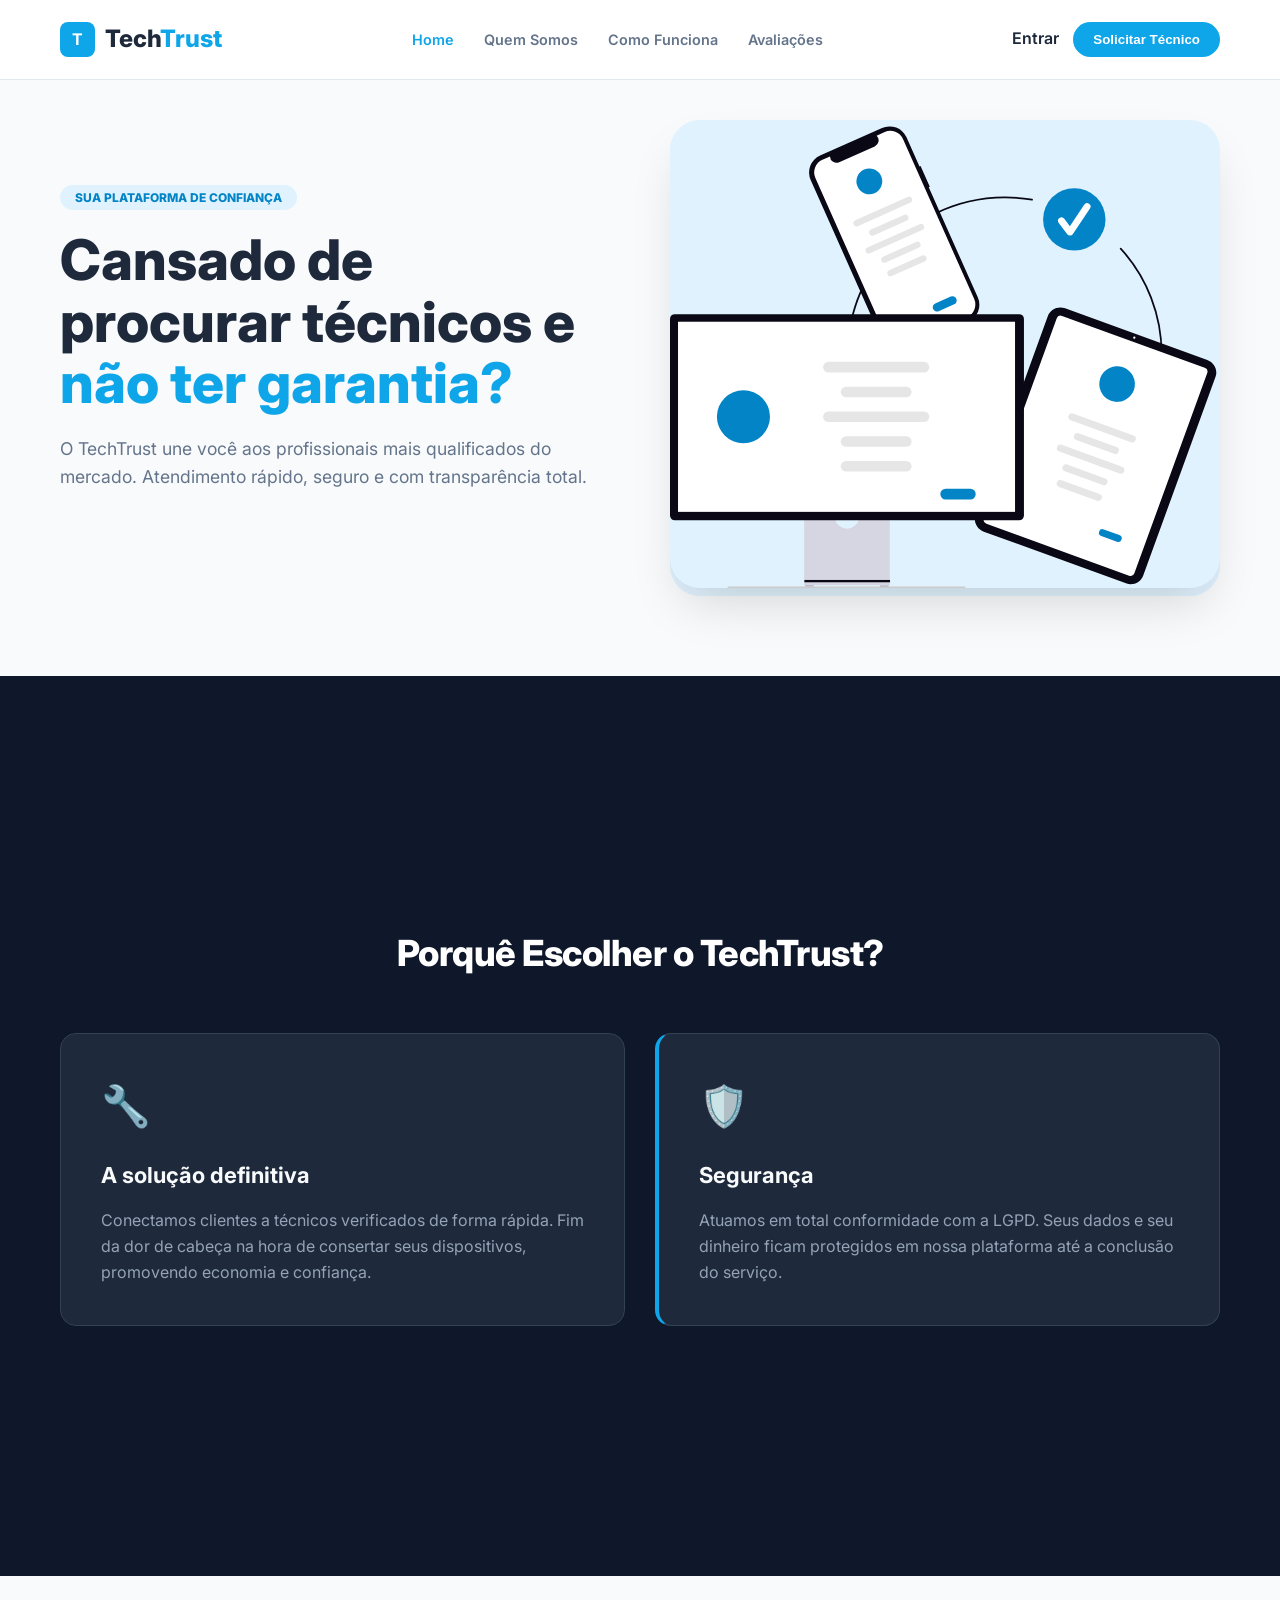
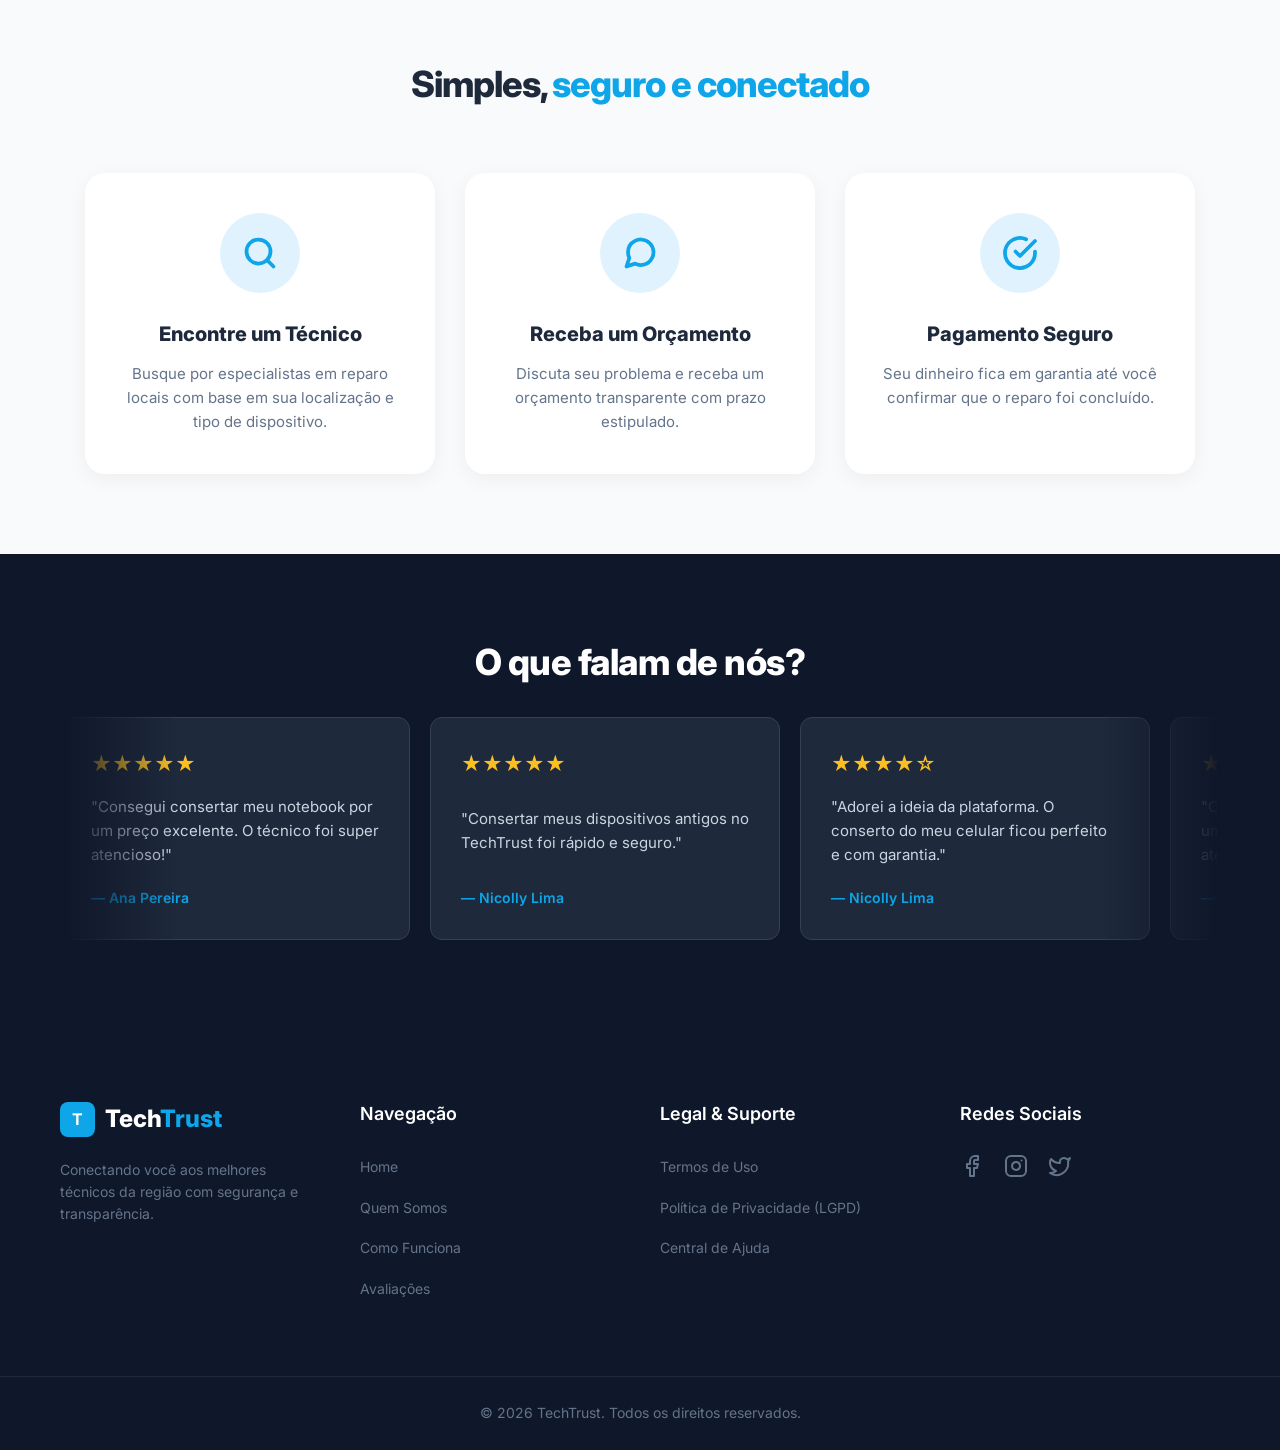
==== index.html @ e2909941 "Meu primeiro commit" ====
<!DOCTYPE html>
<html lang="pt-br">
<head>
    <meta charset="UTF-8">
    <meta name="viewport" content="width=device-width, initial-scale=1.0">
    <title>TechTrust | Assistência Técnica de Confiança</title>
    <link href="https://fonts.googleapis.com/css2?family=Inter:wght@400;600;800&display=swap" rel="stylesheet">
    <link rel="stylesheet" href="styles/style.css">
</head>
<body>

    <nav class="navbar">
        <div class="container nav-content">
            <div class="logo">
                <div class="logo-icon">T</div>
                <span class="logo-text">Tech<span>Trust</span></span>
            </div>
            
            <ul class="nav-links">
                <li><a href="#" class="active">Home</a></li>
                <li><a href="#quem-somos" class="">Quem Somos</a></li>
                <li><a href="#como-funciona">Como Funciona</a></li>
                <li><a href="#avaliacoes">Avaliações</a></li>
            </ul>

            <div class="nav-actions">
                <a href="login.html" class="btn-secondary" style="text-decoration: none; display: inline-flex; align-items: center; justify-content: center;">Entrar</a>
                <button class="btn-primary">Solicitar Técnico</button>
            </div>
        </div>
    </nav>

    <main class="hero">
        <div class="container hero-grid">
            <div class="hero-text">
                <span class="badge">Sua plataforma de confiança</span>
                <h1>Cansado de procurar técnicos e <span class="highlight">não ter garantia?</span></h1>
                <p>O TechTrust une você aos profissionais mais qualificados do mercado. Atendimento rápido, seguro e com transparência total.</p>
            </div>

            <div class="hero-image">
                <div class="image-wrapper">
                    <img src="img/inicio.svg" alt="Técnico TechTrust">
                </div>
            </div>
        </div>
    </main>

   <section id="quem-somos" class="bg-dark text-white">
        <div class="container">
            <h2 class="section-title text-center text-white mb-5">Porquê Escolher o TechTrust?</h2><br>
            
            <div class="quem-somos-grid">
                <div class="qs-card">
                    <div class="qs-icon">🔧</div>
                    <h3>A solução definitiva</h3>
                    <p>Conectamos clientes a técnicos verificados de forma rápida. Fim da dor de cabeça na hora de consertar seus dispositivos, promovendo economia e confiança.</p>
                </div>
                <div class="qs-card qs-highlight">
                    <div class="qs-icon">🛡️</div>
                    <h3>Segurança</h3>
                    <p>Atuamos em total conformidade com a LGPD. Seus dados e seu dinheiro ficam protegidos em nossa plataforma até a conclusão do serviço.</p>
                </div>
            </div>
        </div>
    </section>
    <section id="como-funciona" class="section-padding">
        <div class="container">
            <h2 class="section-title text-center">Simples, <span class="highlight-color">seguro e conectado</span></h2>
            
            <div class="steps-wrapper">
                <div class="step-box">
                    <div class="icon-wrapper">
                        <svg xmlns="http://www.w3.org/2000/svg" viewBox="0 0 24 24" fill="none" stroke-linecap="round" stroke-linejoin="round">
                            <circle cx="11" cy="11" r="8"></circle>
                            <line x1="21" y1="21" x2="16.65" y2="16.65"></line>
                        </svg>
                    </div>
                    <div class="step-text">
                        <h4>Encontre um Técnico</h4>
                        <p>Busque por especialistas em reparo locais com base em sua localização e tipo de dispositivo.</p>
                    </div>
                </div>
                
                <div class="step-box">
                    <div class="icon-wrapper">
                        <svg xmlns="http://www.w3.org/2000/svg" viewBox="0 0 24 24" fill="none" stroke-linecap="round" stroke-linejoin="round">
                            <path d="M21 11.5a8.38 8.38 0 0 1-.9 3.8 8.5 8.5 0 0 1-7.6 4.7 8.38 8.38 0 0 1-3.8-.9L3 21l1.9-5.7a8.38 8.38 0 0 1-.9-3.8 8.5 8.5 0 0 1 4.7-7.6 8.38 8.38 0 0 1 3.8-.9h.5a8.48 8.48 0 0 1 8 8v.5z"></path>
                        </svg>
                    </div>
                    <div class="step-text">
                        <h4>Receba um Orçamento</h4>
                        <p>Discuta seu problema e receba um orçamento transparente com prazo estipulado.</p>
                    </div>
                </div>

                <div class="step-box">
                    <div class="icon-wrapper">
                        <svg xmlns="http://www.w3.org/2000/svg" viewBox="0 0 24 24" fill="none" stroke-linecap="round" stroke-linejoin="round">
                            <path d="M22 11.08V12a10 10 0 1 1-5.93-9.14"></path>
                            <polyline points="22 4 12 14.01 9 11.01"></polyline>
                        </svg>
                    </div>
                    <div class="step-text">
                        <h4>Pagamento Seguro</h4>
                        <p>Seu dinheiro fica em garantia até você confirmar que o reparo foi concluído.</p>
                    </div>
                </div>
            </div>
        </div>
    </section>

    <section id="avaliacoes" class="bg-dark text-white section-padding overflow-hidden">
        <div class="container">
            <h2 class="section-title text-center text-white mb-5">O que falam de nós?</h2>
            
            <div class="carousel-container">
                <div class="carousel-track">
                    <div class="review-card">
                        <div class="stars">★★★★★</div>
                        <p>"Consegui consertar meu notebook por um preço excelente. O técnico foi super atencioso!"</p>
                        <span class="review-author">— Ana Pereira</span>
                    </div>
                    <div class="review-card">
                        <div class="stars">★★★★★</div>
                        <p>"Consertar meus dispositivos antigos no TechTrust foi rápido e seguro."</p>
                        <span class="review-author">— Nicolly Lima</span>
                    </div>
                    <div class="review-card">
                        <div class="stars">★★★★☆</div>
                        <p>"Adorei a ideia da plataforma. O conserto do meu celular ficou perfeito e com garantia."</p>
                        <span class="review-author">— Nicolly Lima</span>
                    </div>
                    <div class="review-card">
                        <div class="stars">★★★★★</div>
                        <p>"Consegui consertar meu notebook por um preço excelente. O técnico foi super atencioso!"</p>
                        <span class="review-author">— Nicolly Lima</span>
                    </div>
                    <div class="review-card">
                        <div class="stars">★★★★★</div>
                        <p>"Consertar meus dispositivos antigos no TechTrust foi rápido e seguro."</p>
                        <span class="review-author">— Nicolly Lima</span>
                    </div>
                    <div class="review-card">
                        <div class="stars">★★★★☆</div>
                        <p>"Adorei a ideia da plataforma. O conserto do meu celular ficou perfeito e com garantia."</p>
                        <span class="review-author">— Nicolly Lima</span>
                    </div>
                </div>
            </div>
        </div>
    </section>

    <footer class="footer">
        <div class="container footer-grid">
            <div class="footer-brand">
                <div class="logo">
                    <div class="logo-icon">T</div>
                    <span class="logo-text text-white">Tech<span>Trust</span></span>
                </div>
                <p>Conectando você aos melhores técnicos da região com segurança e transparência.</p>
            </div>
            
            <div class="footer-links">
                <h4>Navegação</h4>
                <ul>
                    <li><a href="#" class="active">Home</a></li>
                    <li><a href="#quem-somos">Quem Somos</a></li>
                    <li><a href="#como-funciona">Como Funciona</a></li>
                    <li><a href="#avaliacoes">Avaliações</a></li>
                </ul>
            </div>
            
            <div class="footer-legal">
                <h4>Legal & Suporte</h4>
                <ul>
                    <li><a href="#">Termos de Uso</a></li>
                    <li><a href="#">Política de Privacidade (LGPD)</a></li>
                    <li><a href="#">Central de Ajuda</a></li>
                </ul>
            </div>
            
            <div class="footer-social">
                <h4>Redes Sociais</h4>
                <div class="social-icons">
                    <svg xmlns="http://www.w3.org/2000/svg" viewBox="0 0 24 24" fill="none" stroke-width="2" stroke-linecap="round" stroke-linejoin="round">
                        <path d="M18 2h-3a5 5 0 0 0-5 5v3H7v4h3v8h4v-8h3l1-4h-4V7a1 1 0 0 1 1-1h3z"></path>
                    </svg>
                    <svg xmlns="http://www.w3.org/2000/svg" viewBox="0 0 24 24" fill="none" stroke-width="2" stroke-linecap="round" stroke-linejoin="round">
                        <rect x="2" y="2" width="20" height="20" rx="5" ry="5"></rect>
                        <path d="M16 11.37A4 4 0 1 1 12.63 8 4 4 0 0 1 16 11.37z"></path>
                        <line x1="17.5" y1="6.5" x2="17.51" y2="6.5"></line>
                    </svg>
                    <svg xmlns="http://www.w3.org/2000/svg" viewBox="0 0 24 24" fill="none" stroke-width="2" stroke-linecap="round" stroke-linejoin="round">
                        <path d="M22 4s-.7 2.1-2 3.4c1.6 10-9.4 17.3-18 11.6 2.2.1 4.4-.6 6-2C3 15.5.5 9.6 3 5c2.2 2.6 5.6 4.1 9 4-.9-4.2 4-6.6 7-3.8 1.1 0 3-1.2 3-1.2z"></path>
                    </svg>
                </div>
            </div>
        </div>
        <div class="footer-bottom">
            <div class="container">
                <p>© 2026 TechTrust. Todos os direitos reservados.</p>
            </div>
        </div>
    </footer>

        <!--VLIBRAS NÃO MEXER-->
    <div vw class="enabled">
    <div vw-access-button class="active"></div>
    <div vw-plugin-wrapper>
      <div class="vw-plugin-top-wrapper"></div>
    </div>
  </div>
  <script src="https://vlibras.gov.br/app/vlibras-plugin.js"></script>
  <script>
    new window.VLibras.Widget('https://vlibras.gov.br/app');
  </script>

    <script src="javascript/main.js"></script>
</body>
</html>
---- styles/style.css ----
/* Configurações Globais */
:root {
    --primary-blue: #0ea5e9;
    --dark-blue: #0284c7;
    --text-main: #1e293b;
    --text-light: #64748b;
    --white: #ffffff;
    --bg-gray: #f8fafc;
}

* {
    margin: 0;
    padding: 0;
    box-sizing: border-box;
}

body {
    font-family: 'Inter', sans-serif;
    background-color: var(--bg-gray);
    color: var(--text-main);
    line-height: 1.6;
}

.container {
    max-width: 1200px;
    margin: 0 auto;
    padding: 0 20px;
}

/* Navbar Fixa */
.navbar {
    position: fixed;
    top: 0;
    width: 100%;
    height: 80px;
    background: rgba(255, 255, 255, 0.9);
    backdrop-filter: blur(10px);
    border-bottom: 1px solid #e2e8f0;
    z-index: 1000;
}

.nav-content {
    display: flex;
    justify-content: space-between;
    align-items: center;
    height: 100%;
}

.logo {
    display: flex;
    align-items: center;
    gap: 10px;
}

.logo-icon {
    background: var(--primary-blue);
    color: white;
    width: 35px;
    height: 35px;
    border-radius: 8px;
    display: flex;
    align-items: center;
    justify-content: center;
    font-weight: bold;
}

.logo-text {
    font-size: 1.5rem;
    font-weight: 800;
}

.logo-text span {
    color: var(--primary-blue);
}

.nav-links {
    display: flex;
    list-style: none;
    gap: 30px;
}

.nav-links a {
    text-decoration: none;
    color: var(--text-light);
    font-weight: 600;
    font-size: 0.9rem;
    transition: 0.3s;
}

.nav-links a.active, .nav-links a:hover {
    color: var(--primary-blue);
}

/* Botões */
.btn-primary {
    background: var(--primary-blue);
    color: white;
    border: none;
    padding: 10px 20px;
    border-radius: 50px;
    font-weight: 700;
    cursor: pointer;
    transition: 0.3s;
}

.btn-primary:hover {
    background: var(--dark-blue);
    transform: translateY(-2px);
}

.btn-secondary {
    background: transparent;
    border: none;
    font-weight: 600;
    color: var(--text-main);
    cursor: pointer;
    margin-right: 10px;
}

.btn-dark {
    background: #0f172a;
    color: white;
    border: none;
    padding: 18px 30px;
    border-radius: 12px;
    font-weight: 700;
    font-size: 1rem;
    cursor: pointer;
}

/* Hero Section */
.hero {
    padding-top: 120px;
    padding-bottom: 80px;
}

.hero-grid {
    display: grid;
    grid-template-columns: 1fr 1fr;
    gap: 60px;
    align-items: center;
}

.badge {
    background: #e0f2fe;
    color: var(--dark-blue);
    padding: 5px 15px;
    border-radius: 20px;
    font-size: 0.75rem;
    font-weight: 800;
    text-transform: uppercase;
}

h1 {
    font-size: 3.5rem;
    line-height: 1.1;
    margin: 20px 0;
    font-weight: 800;
}

.highlight {
    color: var(--primary-blue);
}

.hero-text p {
    font-size: 1.1rem;
    color: var(--text-light);
    margin-bottom: 40px;
}

.image-wrapper {
    position: relative;
    width: 100%;
    min-height: 450px;
    background-color: #e0f2fe;
    border-radius: 30px;
}

.image-wrapper img {
    width: 100%;
    height: 100%;
    min-height: 450px;
    object-fit: cover;
    border-radius: 30px;
    box-shadow: 0 25px 50px -12px rgba(0, 0, 0, 0.15);
}

/* Utilitários */
.section-padding { padding: 80px 0; }
.bg-dark { background-color: #0f172a; }
.bg-light { background-color: var(--bg-gray); }
.text-white { color: #ffffff; }
.text-center { text-align: center; }
.mb-5 { margin-bottom: 40px; }
.overflow-hidden { overflow: hidden; }

/* Correção de cor do título no bg-dark */
.bg-dark .section-title {
    color: white !important;
}

.section-title {
    font-size: 36px;
    font-weight: 800;
    color: var(--text-main);
    margin-bottom: 25px;
    letter-spacing: -0.5px;
}

/* --- QUEM SOMOS --- */
#quem-somos {
    min-height: 100vh;
    display: flex;
    align-items: center;
    justify-content: center;
}

.quem-somos-grid {
    display: grid;
    grid-template-columns: repeat(auto-fit, minmax(300px, 1fr));
    gap: 30px;
}

.qs-card {
    background: #1e293b;
    padding: 40px;
    border-radius: 16px;
    border: 1px solid #334155;
    transition: transform 0.3s ease;
}

.qs-card:hover { transform: translateY(-5px); }
.qs-highlight { border-left: 4px solid var(--primary-blue); }
.qs-icon { font-size: 40px; margin-bottom: 20px; }
.qs-card h3 { font-size: 22px; margin-bottom: 15px; color: #f8fafc; }
.qs-card p { color: #94a3b8; line-height: 1.6; }

/* --- COMO FUNCIONA (ATUALIZADO) --- */
#como-funciona {
    background-color: var(--bg-gray);
}

#como-funciona .section-title {
    color: var(--text-main);
    font-size: 36px;
    font-weight: 800;
    margin-bottom: 60px;
    letter-spacing: -1px;
}

#como-funciona .section-title .highlight-color { 
    color: var(--primary-blue); 
}

.steps-wrapper {
    display: flex; 
    flex-direction: row; 
    justify-content: center;
    gap: 30px; 
    max-width: 1200px; 
    margin: 0 auto;
}

.step-box {
    display: flex; 
    flex-direction: column; 
    align-items: center;
    background: var(--white); 
    padding: 40px 30px; 
    border-radius: 20px;
    box-shadow: 0 5px 20px rgba(0,0,0,0.05);
    flex: 1; 
    max-width: 350px; 
    text-align: center;
}

.icon-wrapper {
    background-color: #e0f2fe; 
    width: 80px; 
    height: 80px;
    border-radius: 50%; 
    display: flex; 
    justify-content: center; 
    align-items: center;
    margin-bottom: 25px;
}

.icon-wrapper svg {
    width: 36px;
    height: 36px;
    stroke: var(--primary-blue);
    stroke-width: 2.5px;
}

.step-text h4 {
    font-size: 20px; 
    color: var(--text-main); 
    margin-bottom: 12px;
    font-weight: 800;
}

.step-text p {
    color: var(--text-light); 
    line-height: 1.6; 
    font-size: 15px;
}

/* --- AVALIAÇÕES (CARROSSEL ANIMADO) --- */
.carousel-container {
    width: 100%;
    position: relative;
    mask-image: linear-gradient(to right, transparent, black 10%, black 90%, transparent);
    -webkit-mask-image: linear-gradient(to right, transparent, black 10%, black 90%, transparent);
}

.carousel-track {
    display: flex;
    gap: 20px;
    animation: scroll 20s linear infinite;
    width: calc(350px * 6 + 100px); 
}

.carousel-track:hover {
    animation-play-state: paused;
}

.review-card {
    background: #1e293b;
    border: 1px solid #334155;
    padding: 30px;
    border-radius: 12px;
    min-width: 350px;
    display: flex;
    flex-direction: column;
    justify-content: space-between;
}

.stars {
    color: #fbbf24;
    font-size: 20px;
    margin-bottom: 15px;
}

.review-card p {
    color: #cbd5e1;
    font-size: 15px;
    line-height: 1.6;
    margin-bottom: 20px;
}

.review-author {
    color: var(--primary-blue);
    font-weight: 600;
    font-size: 14px;
}

@keyframes scroll {
    0% { transform: translateX(0); }
    100% { transform: translateX(calc(-350px * 3 - 60px)); } 
}

/* Footer */    
.footer {
    background-color: #0f172a;
    padding-top: 80px;
    color: var(--text-light);
}

.footer-grid {
    display: grid;
    grid-template-columns: repeat(auto-fit, minmax(200px, 1fr));
    gap: 40px;
    margin-bottom: 60px;
}

.footer-brand .logo-text {
    color: var(--white);
}

.footer-brand p {
    margin-top: 20px;
    font-size: 14px;
    line-height: 1.6;
}

.footer h4 {
    color: var(--white);
    font-size: 18px;
    margin-bottom: 25px;
    font-weight: 600;
}

.footer ul {
    list-style: none;
}

.footer ul li {
    margin-bottom: 15px;
}

.footer ul a {
    text-decoration: none;
    color: var(--text-light);
    font-size: 14px;
    transition: 0.3s;
}

.footer ul a:hover {
    color: var(--primary-blue);
}

.social-icons {
    display: flex;
    gap: 20px;
}

.social-icons svg {
    width: 24px;
    height: 24px;
    stroke: var(--text-light);
    transition: 0.3s;
    cursor: pointer;
}

.social-icons svg:hover {
    stroke: var(--primary-blue);
    transform: translateY(-3px);
}

.footer-bottom {
    border-top: 1px solid #1e293b;
    padding: 25px 0;
    text-align: center;
    font-size: 14px;
}

/* Login e Cadastro */
.auth-body {
    background-color: var(--white);
    height: 100vh;
    overflow: hidden;
}

.auth-layout {
    display: flex;
    height: 100vh;
    width: 100%;
}

.auth-banner {
    flex: 1;
    background-color: var(--dark-bg, #0f172a);
    color: var(--white);
    display: flex;
    flex-direction: column;
    justify-content: center;
    padding: 60px;
    position: relative;
    overflow: hidden;
}

.auth-banner::before {
    content: '';
    position: absolute;
    top: -50%;
    left: -50%;
    width: 200%;
    height: 200%;
    background: radial-gradient(circle, rgba(14,165,233,0.1) 0%, rgba(15,23,42,1) 60%);
    z-index: 0;
}

.auth-banner-content {
    position: relative;
    z-index: 1;
    max-width: 450px;
}

.auth-banner .logo {
    margin-bottom: 40px;
}

.auth-banner h2 {
    font-size: 36px;
    font-weight: 800;
    line-height: 1.2;
    margin-bottom: 20px;
}

.auth-banner p {
    color: var(--text-light);
    font-size: 16px;
    line-height: 1.6;
}

.banner-graphic {
    margin-top: 50px;
    opacity: 0.2;
}

.banner-graphic svg {
    width: 150px;
    height: 150px;
    color: var(--primary-blue);
}

.auth-form-section {
    flex: 1;
    background-color: var(--bg-gray, #f8fafc);
    display: flex;
    flex-direction: column;
    justify-content: center;
    align-items: center;
    padding: 200px;
    position: relative;
}

.back-link {
    position: absolute;
    top: 40px;
    right: 40px;
    display: flex;
    align-items: center;
    gap: 8px;
    text-decoration: none;
    color: var(--text-light);
    font-weight: 500;
    font-size: 14px;
    transition: color 0.3s;
}

.back-link:hover {
    color: var(--primary-blue);
}

.auth-box {
    width: 100%;
    max-width: 400px;
    background: var(--white);
    padding: 40px;
    border-radius: 20px;
    box-shadow: 0 10px 30px rgba(0,0,0,0.05);
    border: 1px solid #e2e8f0;
}

.auth-box.hidden {
    display: none;
}

.auth-header {
    margin-bottom: 30px;
    text-align: center;
}

.auth-header h2 {
    font-size: 24px;
    color: var(--text-main);
    margin-bottom: 10px;
    font-weight: 800;
}

.auth-header p {
    color: var(--text-light);
    font-size: 14px;
}

.form-group {
    margin-bottom: 20px;
}

.form-group label {
    display: block;
    margin-bottom: 8px;
    color: var(--text-main);
    font-weight: 600;
    font-size: 14px;
}

.form-group input {
    width: 100%;
    padding: 12px 15px;
    border: 1px solid #cbd5e1;
    border-radius: 10px;
    font-size: 15px;
    color: var(--text-main);
    outline: none;
    transition: border-color 0.3s, box-shadow 0.3s;
}

.form-group input:focus {
    border-color: var(--primary-blue);
    box-shadow: 0 0 0 3px rgba(14, 165, 233, 0.1);
}

.form-options {
    display: flex;
    justify-content: space-between;
    align-items: center;
    margin-bottom: 25px;
    font-size: 14px;
}

.remember-me {
    display: flex;
    align-items: center;
    gap: 8px;
    color: var(--text-light);
    cursor: pointer;
}

.forgot-password {
    color: var(--primary-blue);
    text-decoration: none;
    font-weight: 600;
}

.forgot-password:hover {
    text-decoration: underline;
}

.auth-btn {
    width: 100%;
    padding: 14px;
    font-size: 16px;
    border-radius: 10px;
    margin-bottom: 20px;
}

.auth-switch {
    text-align: center;
    font-size: 14px;
    color: var(--text-light);
}

.auth-switch a {
    color: var(--primary-blue);
    font-weight: 600;
    text-decoration: none;
}

.auth-switch a:hover {
    text-decoration: underline;
}

@media (max-width: 900px) {
    .auth-banner {
        display: none;
    }
    .auth-form-section {
        background-color: var(--white);
    }
    .auth-box {
        box-shadow: none;
        border: none;
        padding: 20px;
    }
}

.password-wrapper {
    position: relative;
    display: flex;
    align-items: center;
}

.password-wrapper input {
    padding-right: 45px; /* Deixa espaço para o ícone não ficar por cima do texto */
}

.toggle-password {
    position: absolute;
    right: 15px;
    background: transparent;
    border: none;
    cursor: pointer;
    color: var(--text-light);
    display: flex;
    align-items: center;
    justify-content: center;
    padding: 0;
    transition: color 0.3s ease;
}

.toggle-password:hover {
    color: var(--primary-blue);
}

.toggle-password:focus {
    outline: none;
}
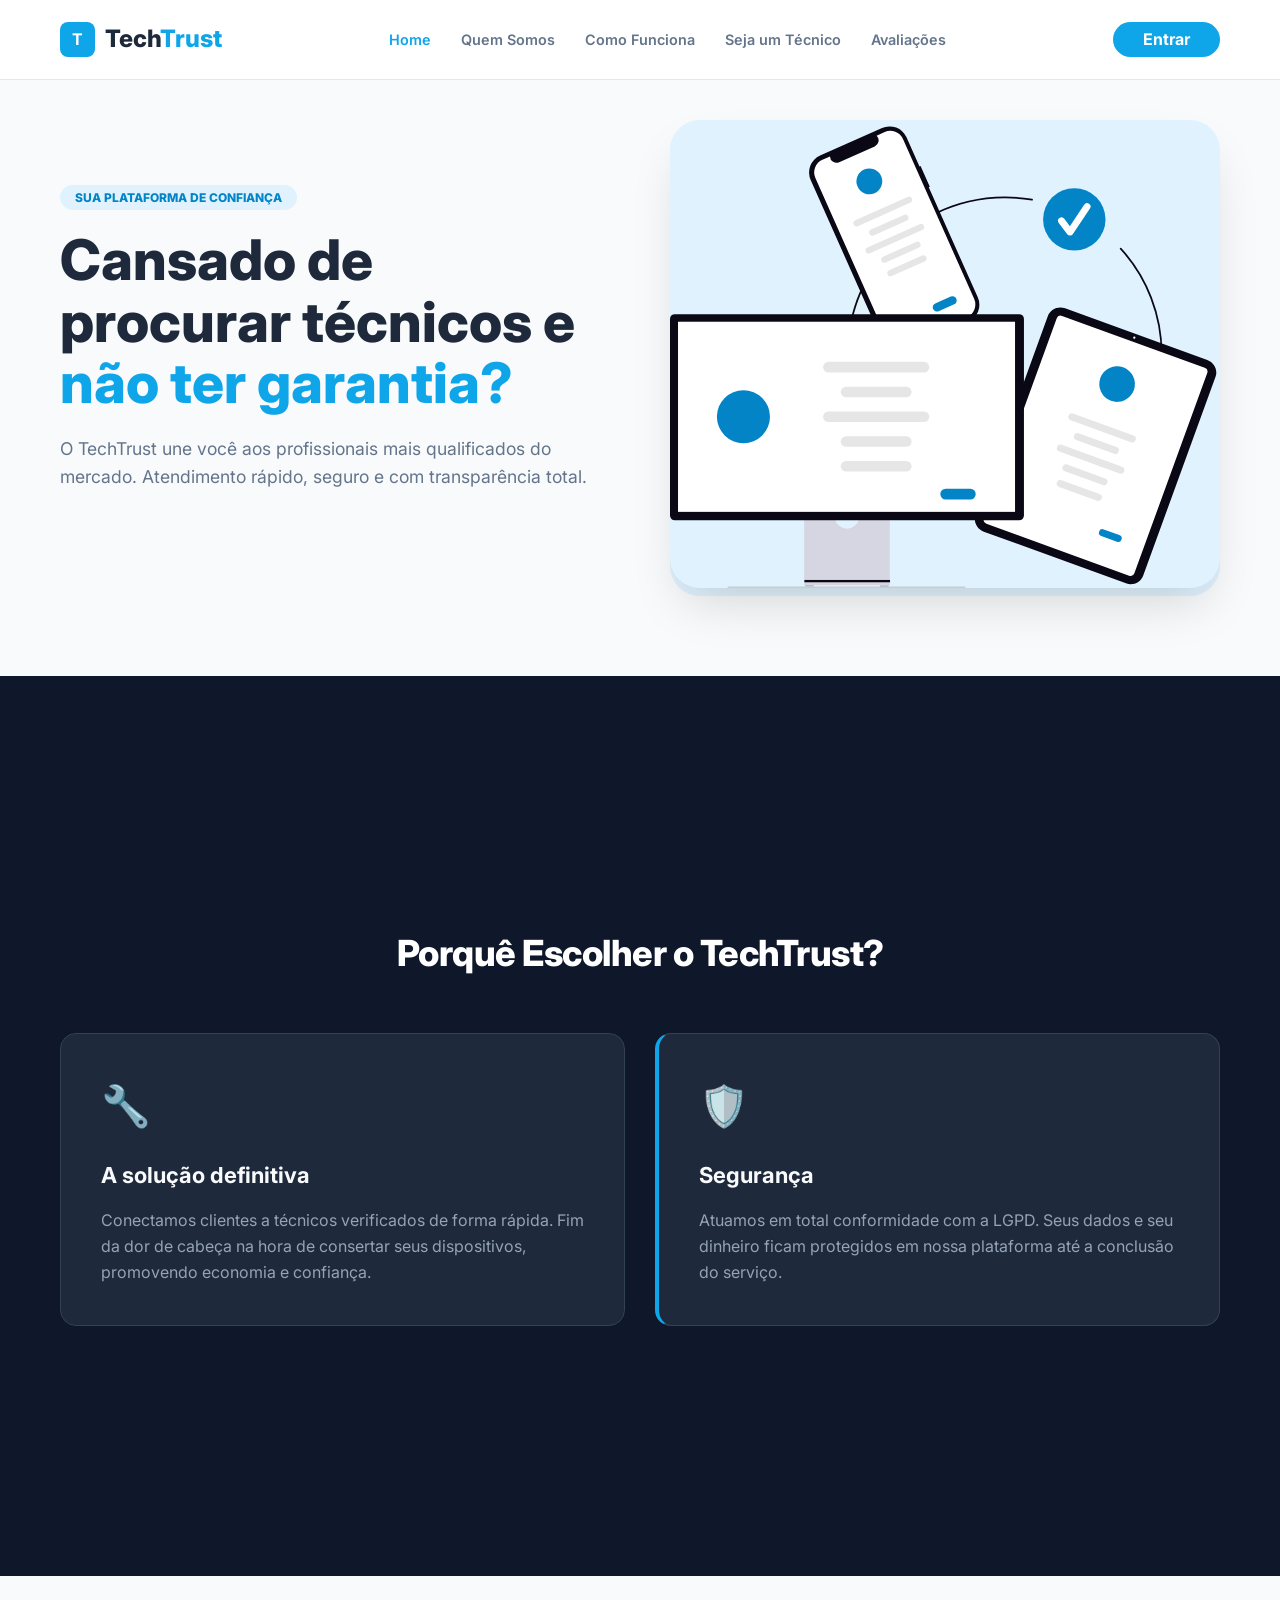
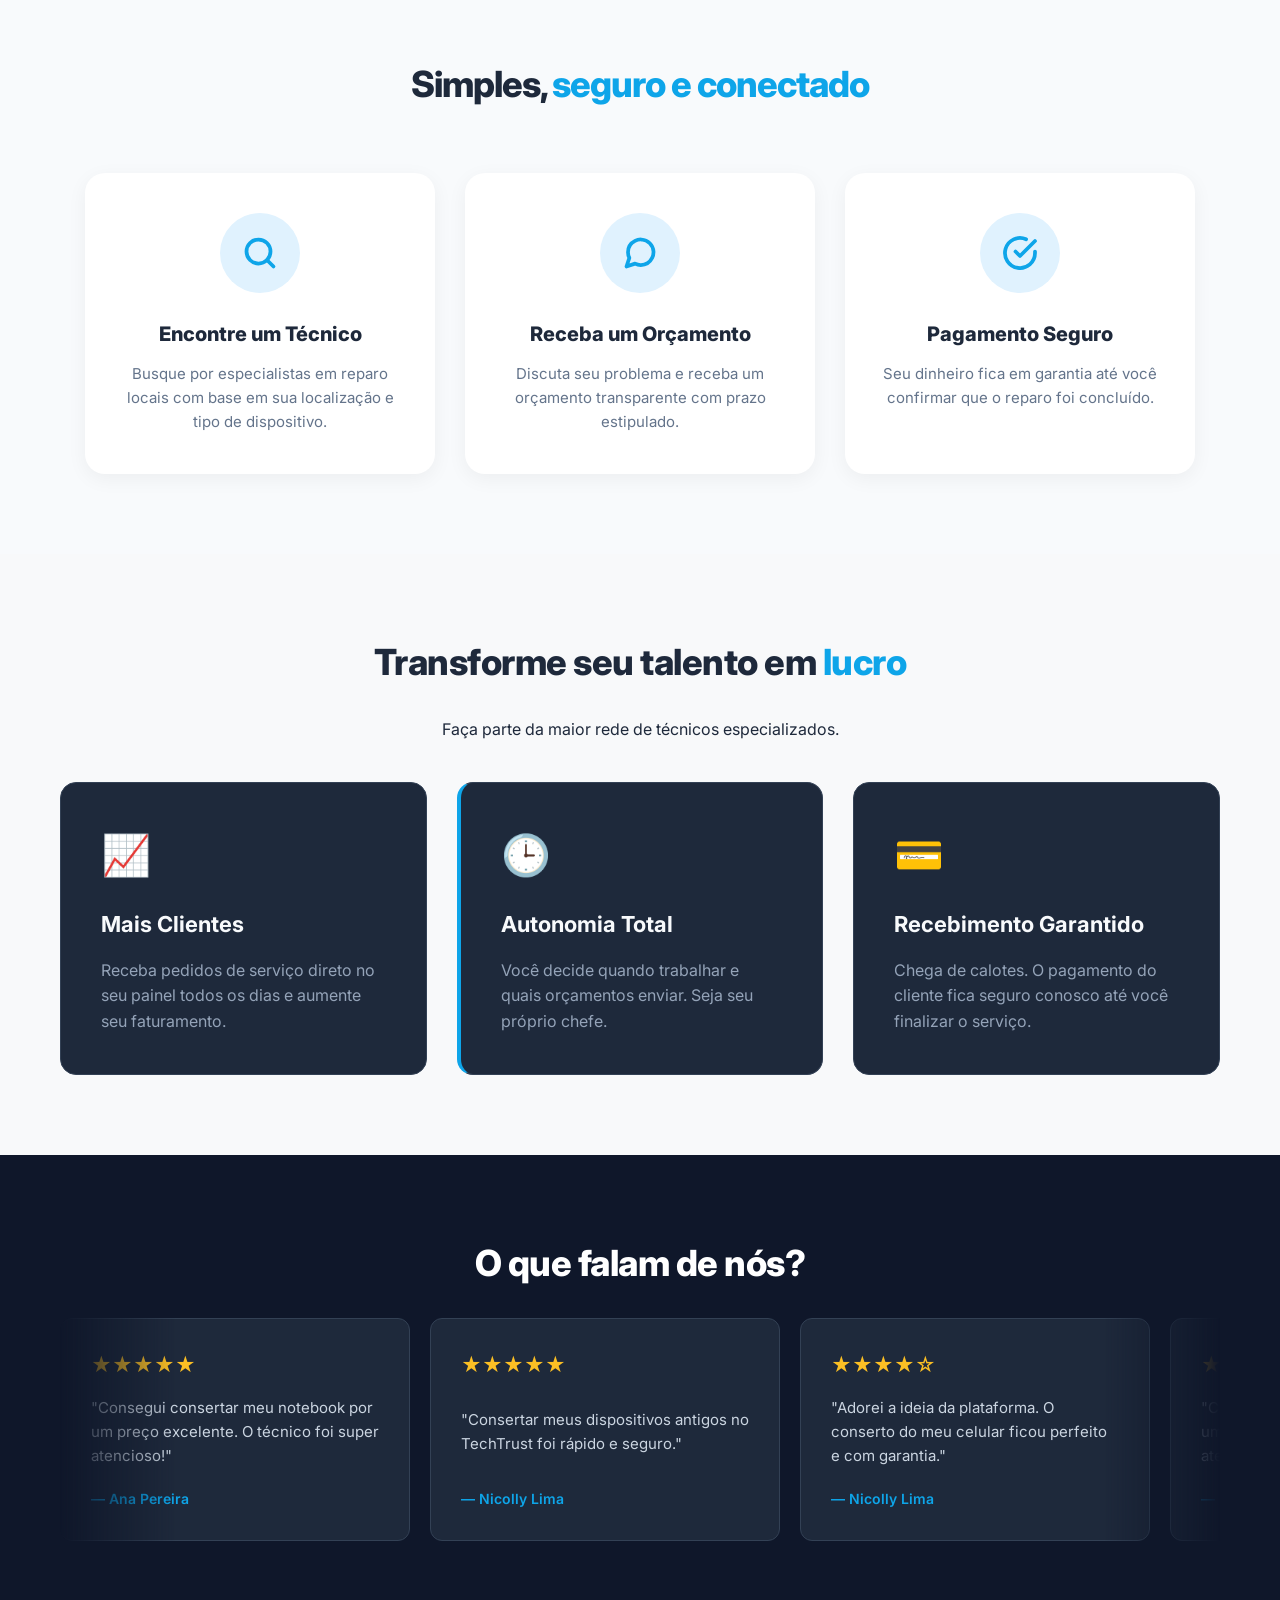
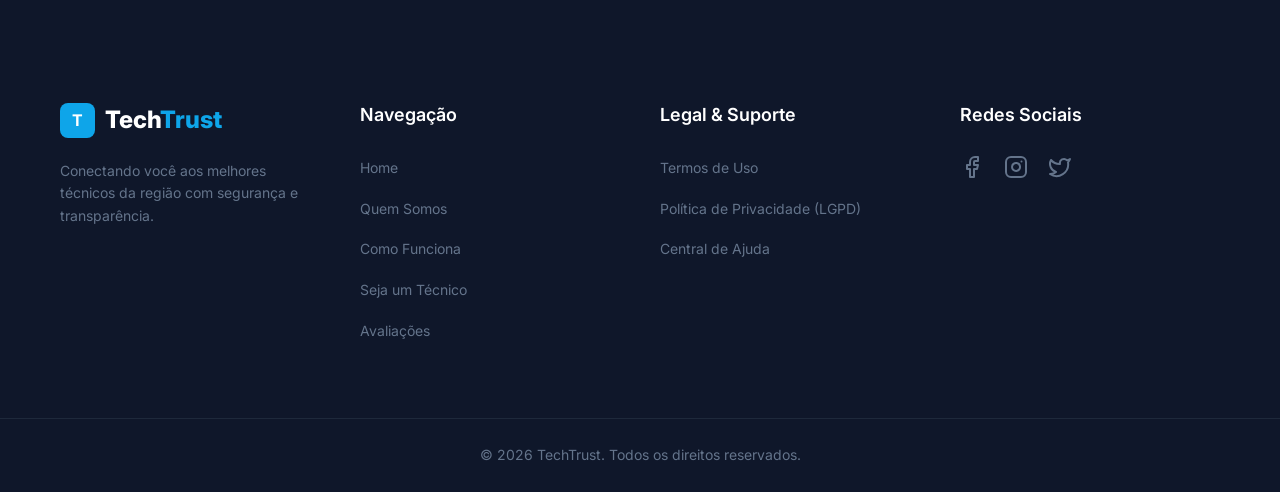
==== commit fe3911ea: "Atualização das funcionalidades do PIM III" ====
--- a/index.html
+++ b/index.html
@@ -18,14 +18,14 @@
             
             <ul class="nav-links">
                 <li><a href="#" class="active">Home</a></li>
-                <li><a href="#quem-somos" class="">Quem Somos</a></li>
+                <li><a href="#quem-somos">Quem Somos</a></li>
                 <li><a href="#como-funciona">Como Funciona</a></li>
+                <li><a href="#seja-tecnico">Seja um Técnico</a></li>
                 <li><a href="#avaliacoes">Avaliações</a></li>
             </ul>
 
             <div class="nav-actions">
-                <a href="login.html" class="btn-secondary" style="text-decoration: none; display: inline-flex; align-items: center; justify-content: center;">Entrar</a>
-                <button class="btn-primary">Solicitar Técnico</button>
+                <a href="login.html" class="btn-primary" style="text-decoration: none; display: inline-flex; align-items: center; justify-content: center;">Entrar</a>
             </div>
         </div>
     </nav>
@@ -36,6 +36,7 @@
                 <span class="badge">Sua plataforma de confiança</span>
                 <h1>Cansado de procurar técnicos e <span class="highlight">não ter garantia?</span></h1>
                 <p>O TechTrust une você aos profissionais mais qualificados do mercado. Atendimento rápido, seguro e com transparência total.</p>
+                
             </div>
 
             <div class="hero-image">
@@ -64,6 +65,7 @@
             </div>
         </div>
     </section>
+
     <section id="como-funciona" class="section-padding">
         <div class="container">
             <h2 class="section-title text-center">Simples, <span class="highlight-color">seguro e conectado</span></h2>
@@ -110,6 +112,31 @@
         </div>
     </section>
 
+    <section id="seja-tecnico" class="section-padding" style="background-color: #f8f9fa;">
+        <div class="container">
+            <h2 class="section-title text-center">Transforme seu talento em <span class="highlight">lucro</span></h2>
+            <p class="text-center mb-5">Faça parte da maior rede de técnicos especializados.</p>
+            
+            <div class="quem-somos-grid">
+                <div class="qs-card">
+                    <div class="qs-icon">📈</div>
+                    <h3>Mais Clientes</h3>
+                    <p>Receba pedidos de serviço direto no seu painel todos os dias e aumente seu faturamento.</p>
+                </div>
+                <div class="qs-card qs-highlight">
+                    <div class="qs-icon">🕒</div>
+                    <h3>Autonomia Total</h3>
+                    <p>Você decide quando trabalhar e quais orçamentos enviar. Seja seu próprio chefe.</p>
+                </div>
+                <div class="qs-card">
+                    <div class="qs-icon">💳</div>
+                    <h3>Recebimento Garantido</h3>
+                    <p>Chega de calotes. O pagamento do cliente fica seguro conosco até você finalizar o serviço.</p>
+                </div>
+            </div>
+        </div>
+    </section>
+
     <section id="avaliacoes" class="bg-dark text-white section-padding overflow-hidden">
         <div class="container">
             <h2 class="section-title text-center text-white mb-5">O que falam de nós?</h2>
@@ -167,6 +194,7 @@
                     <li><a href="#" class="active">Home</a></li>
                     <li><a href="#quem-somos">Quem Somos</a></li>
                     <li><a href="#como-funciona">Como Funciona</a></li>
+                    <li><a href="#seja-tecnico">Seja um Técnico</a></li>
                     <li><a href="#avaliacoes">Avaliações</a></li>
                 </ul>
             </div>
@@ -204,7 +232,6 @@
         </div>
     </footer>
 
-        <!--VLIBRAS NÃO MEXER-->
     <div vw class="enabled">
     <div vw-access-button class="active"></div>
     <div vw-plugin-wrapper>
@@ -218,4 +245,4 @@
 
     <script src="javascript/main.js"></script>
 </body>
-</html>+</html>
--- a/styles/style.css
+++ b/styles/style.css
@@ -96,7 +96,7 @@
     background: var(--primary-blue);
     color: white;
     border: none;
-    padding: 10px 20px;
+    padding: 5px 30px;
     border-radius: 50px;
     font-weight: 700;
     cursor: pointer;
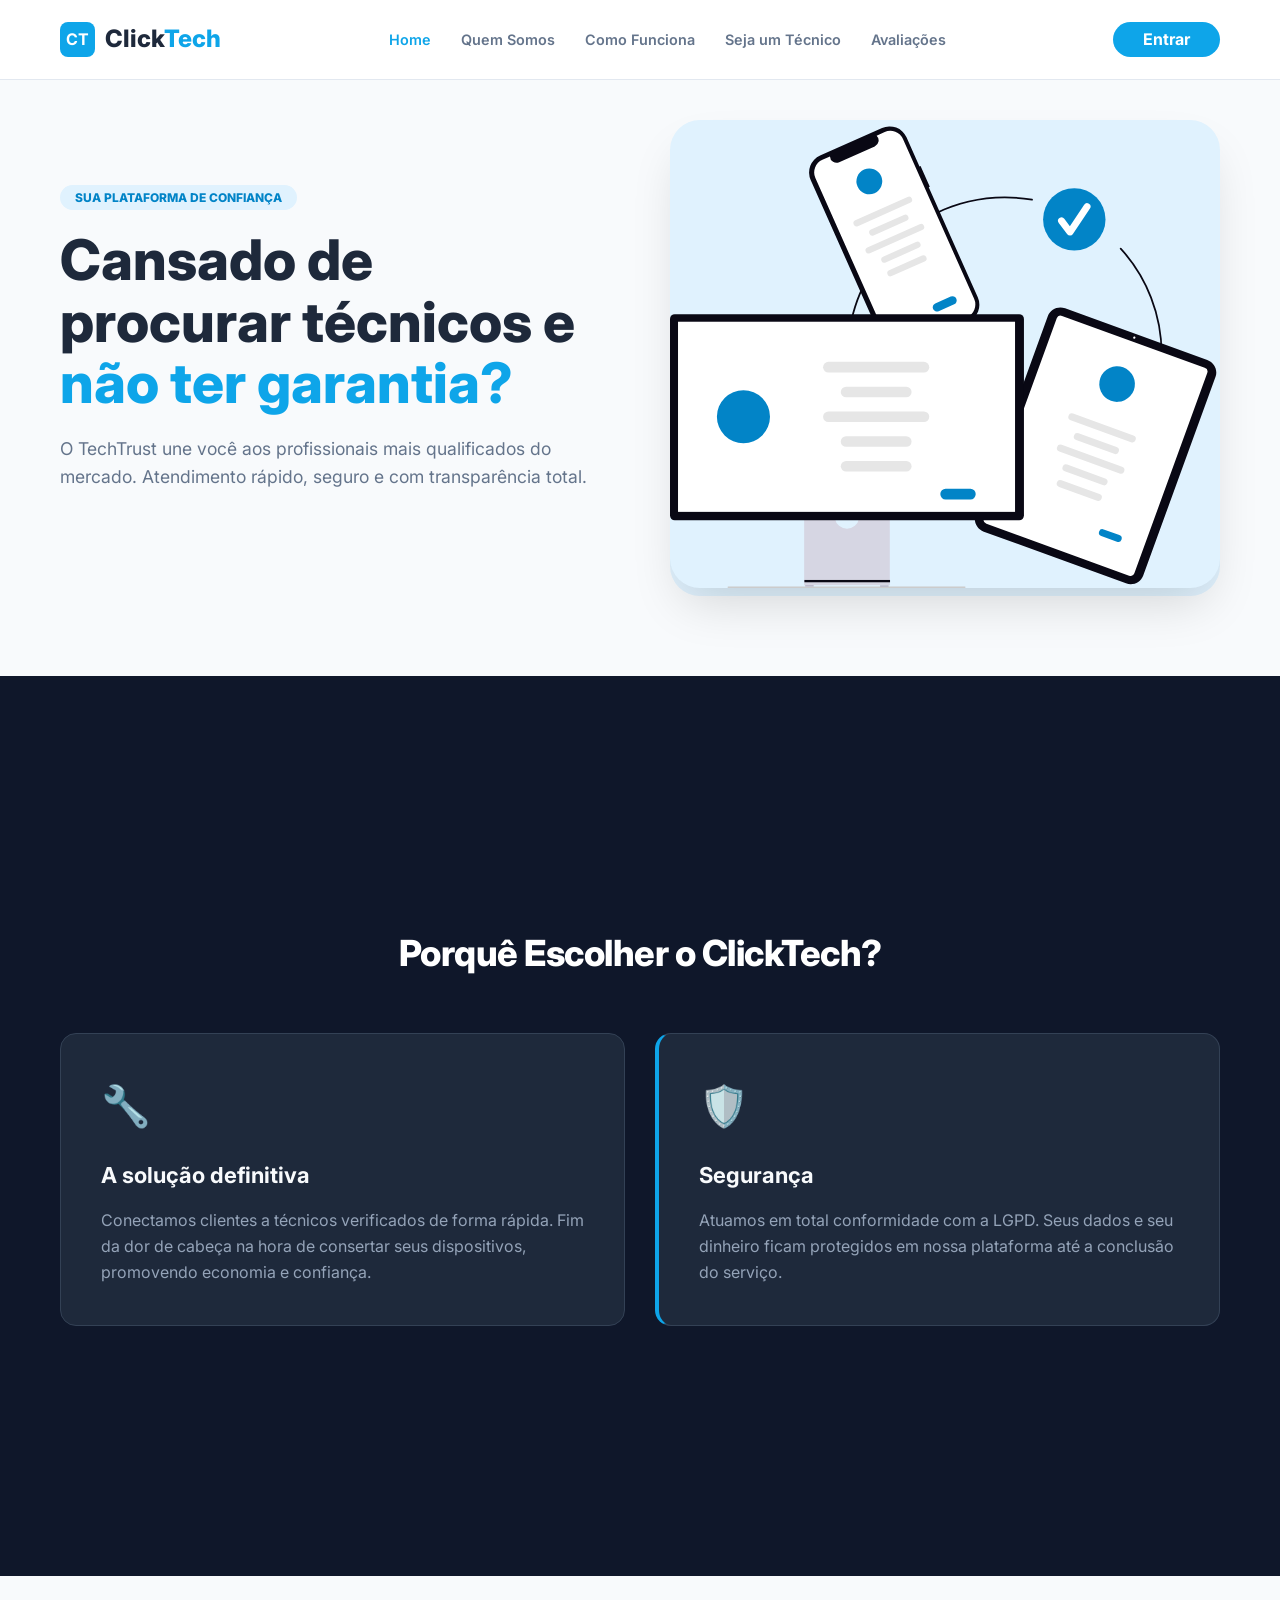
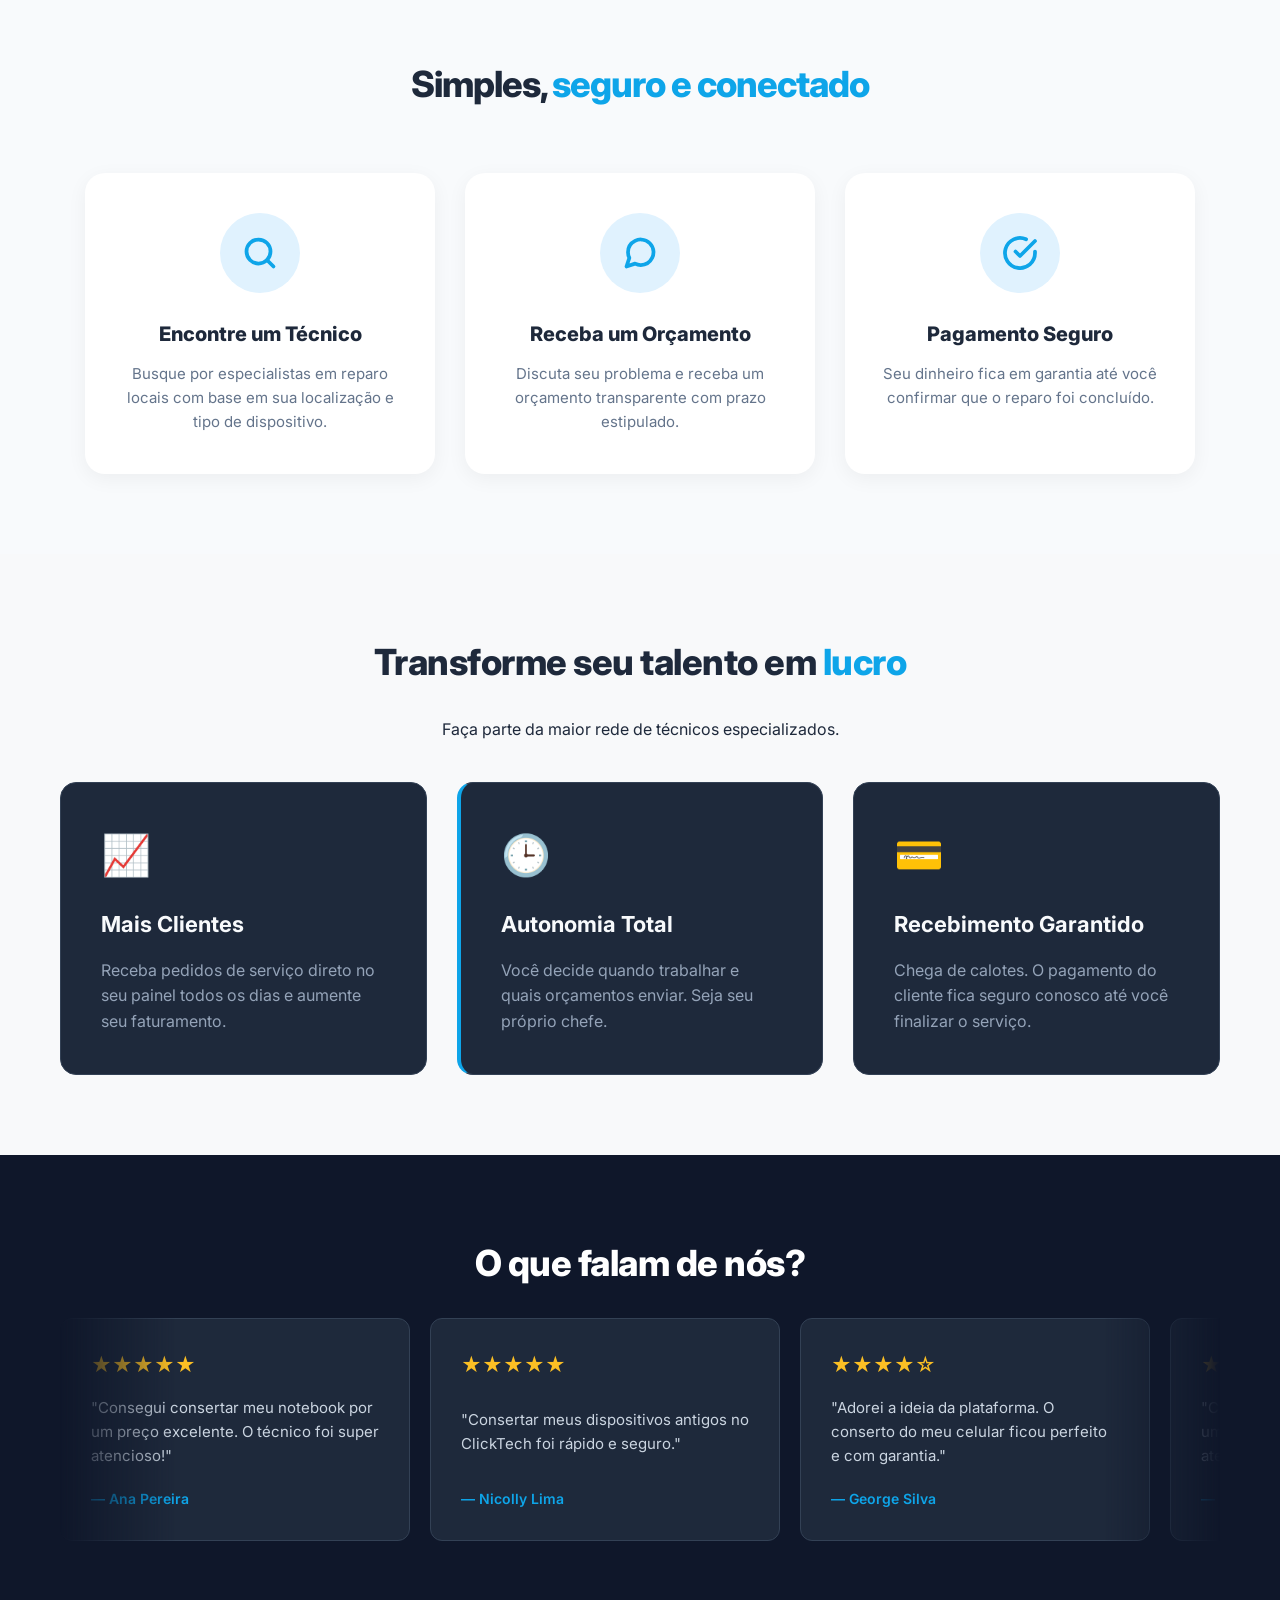
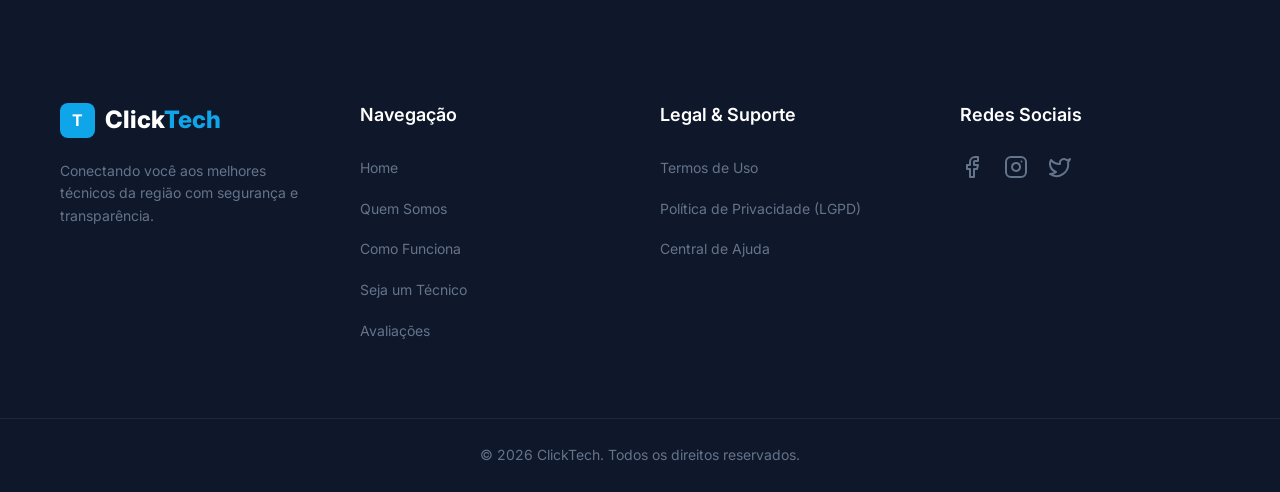
==== commit 8ef00c9b: "atualiações no design" ====
--- a/index.html
+++ b/index.html
@@ -1,248 +1,393 @@
-<!DOCTYPE html>
+<!doctype html>
 <html lang="pt-br">
-<head>
-    <meta charset="UTF-8">
-    <meta name="viewport" content="width=device-width, initial-scale=1.0">
-    <title>TechTrust | Assistência Técnica de Confiança</title>
-    <link href="https://fonts.googleapis.com/css2?family=Inter:wght@400;600;800&display=swap" rel="stylesheet">
-    <link rel="stylesheet" href="styles/style.css">
-</head>
-<body>
-
+  <head>
+    <meta charset="UTF-8" />
+    <meta name="viewport" content="width=device-width, initial-scale=1.0" />
+    <title>ClickTech | Assistência Técnica de Confiança</title>
+    <link
+      href="https://fonts.googleapis.com/css2?family=Inter:wght@400;600;800&display=swap"
+      rel="stylesheet"
+    />
+    <link rel="apple-touch-icon" sizes="180x180" href=" img/apple-touch-icon.png" />
+    <link rel="icon" type="image/png" sizes="32x32" href="img/favicon-32x32.png" />
+    <link rel="icon" type="image/png" sizes="16x16" href="img/favicon-16x16.png" />
+    <link rel="manifest" href="img/site.webmanifest" />
+    <link rel="stylesheet" href="estilos/style.css" />
+  </head>
+  <body>
     <nav class="navbar">
-        <div class="container nav-content">
-            <div class="logo">
-                <div class="logo-icon">T</div>
-                <span class="logo-text">Tech<span>Trust</span></span>
-            </div>
-            
-            <ul class="nav-links">
-                <li><a href="#" class="active">Home</a></li>
-                <li><a href="#quem-somos">Quem Somos</a></li>
-                <li><a href="#como-funciona">Como Funciona</a></li>
-                <li><a href="#seja-tecnico">Seja um Técnico</a></li>
-                <li><a href="#avaliacoes">Avaliações</a></li>
-            </ul>
-
-            <div class="nav-actions">
-                <a href="login.html" class="btn-primary" style="text-decoration: none; display: inline-flex; align-items: center; justify-content: center;">Entrar</a>
-            </div>
-        </div>
+      <div class="container nav-content">
+        <div class="logo">
+          <div class="logo-icon">CT</div>
+          <span class="logo-text">Click<span>Tech</span></span>
+        </div>
+
+        <div class="menu-toggle" id="mobile-menu">
+          <span class="bar"></span>
+          <span class="bar"></span>
+          <span class="bar"></span>
+        </div>
+
+        <ul class="nav-links" id="nav-links">
+          <li><a href="#" class="active">Home</a></li>
+          <li><a href="#quem-somos">Quem Somos</a></li>
+          <li><a href="#como-funciona">Como Funciona</a></li>
+          <li><a href="#seja-tecnico">Seja um Técnico</a></li>
+          <li><a href="#avaliacoes">Avaliações</a></li>
+          <li class="mobile-only">
+            <a
+              href="login.html"
+              class="btn-primary"
+              style="text-decoration: none"
+              >Entrar</a
+            >
+          </li>
+        </ul>
+
+        <div class="nav-actions desktop-only">
+          <a
+            href="login.html"
+            class="btn-primary"
+            style="
+              text-decoration: none;
+              display: inline-flex;
+              align-items: center;
+              justify-content: center;
+            "
+            >Entrar</a
+          >
+        </div>
+      </div>
     </nav>
 
     <main class="hero">
-        <div class="container hero-grid">
-            <div class="hero-text">
-                <span class="badge">Sua plataforma de confiança</span>
-                <h1>Cansado de procurar técnicos e <span class="highlight">não ter garantia?</span></h1>
-                <p>O TechTrust une você aos profissionais mais qualificados do mercado. Atendimento rápido, seguro e com transparência total.</p>
-                
-            </div>
-
-            <div class="hero-image">
-                <div class="image-wrapper">
-                    <img src="img/inicio.svg" alt="Técnico TechTrust">
-                </div>
-            </div>
-        </div>
+      <div class="container hero-grid">
+        <div class="hero-text">
+          <span class="badge">Sua plataforma de confiança</span>
+          <h1>
+            Cansado de procurar técnicos e
+            <span class="highlight">não ter garantia?</span>
+          </h1>
+          <p>
+            O TechTrust une você aos profissionais mais qualificados do mercado.
+            Atendimento rápido, seguro e com transparência total.
+          </p>
+        </div>
+
+        <div class="hero-image">
+          <div class="image-wrapper">
+            <img src="img/inicio.svg" alt="Técnico ClickTech" />
+          </div>
+        </div>
+      </div>
     </main>
 
-   <section id="quem-somos" class="bg-dark text-white">
+    <section id="quem-somos" class="bg-dark text-white">
+      <div class="container">
+        <h2 class="section-title text-center text-white mb-5">
+          Porquê Escolher o ClickTech?
+        </h2>
+        <br />
+
+        <div class="quem-somos-grid">
+          <div class="qs-card">
+            <div class="qs-icon">🔧</div>
+            <h3>A solução definitiva</h3>
+            <p>
+              Conectamos clientes a técnicos verificados de forma rápida. Fim da
+              dor de cabeça na hora de consertar seus dispositivos, promovendo
+              economia e confiança.
+            </p>
+          </div>
+          <div class="qs-card qs-highlight">
+            <div class="qs-icon">🛡️</div>
+            <h3>Segurança</h3>
+            <p>
+              Atuamos em total conformidade com a LGPD. Seus dados e seu
+              dinheiro ficam protegidos em nossa plataforma até a conclusão do
+              serviço.
+            </p>
+          </div>
+        </div>
+      </div>
+    </section>
+
+    <section id="como-funciona" class="section-padding">
+      <div class="container">
+        <h2 class="section-title text-center">
+          Simples, <span class="highlight-color">seguro e conectado</span>
+        </h2>
+
+        <div class="steps-wrapper">
+          <div class="step-box">
+            <div class="icon-wrapper">
+              <svg
+                xmlns="http://www.w3.org/2000/svg"
+                viewBox="0 0 24 24"
+                fill="none"
+                stroke-linecap="round"
+                stroke-linejoin="round"
+              >
+                <circle cx="11" cy="11" r="8"></circle>
+                <line x1="21" y1="21" x2="16.65" y2="16.65"></line>
+              </svg>
+            </div>
+            <div class="step-text">
+              <h4>Encontre um Técnico</h4>
+              <p>
+                Busque por especialistas em reparo locais com base em sua
+                localização e tipo de dispositivo.
+              </p>
+            </div>
+          </div>
+
+          <div class="step-box">
+            <div class="icon-wrapper">
+              <svg
+                xmlns="http://www.w3.org/2000/svg"
+                viewBox="0 0 24 24"
+                fill="none"
+                stroke-linecap="round"
+                stroke-linejoin="round"
+              >
+                <path
+                  d="M21 11.5a8.38 8.38 0 0 1-.9 3.8 8.5 8.5 0 0 1-7.6 4.7 8.38 8.38 0 0 1-3.8-.9L3 21l1.9-5.7a8.38 8.38 0 0 1-.9-3.8 8.5 8.5 0 0 1 4.7-7.6 8.38 8.38 0 0 1 3.8-.9h.5a8.48 8.48 0 0 1 8 8v.5z"
+                ></path>
+              </svg>
+            </div>
+            <div class="step-text">
+              <h4>Receba um Orçamento</h4>
+              <p>
+                Discuta seu problema e receba um orçamento transparente com
+                prazo estipulado.
+              </p>
+            </div>
+          </div>
+
+          <div class="step-box">
+            <div class="icon-wrapper">
+              <svg
+                xmlns="http://www.w3.org/2000/svg"
+                viewBox="0 0 24 24"
+                fill="none"
+                stroke-linecap="round"
+                stroke-linejoin="round"
+              >
+                <path d="M22 11.08V12a10 10 0 1 1-5.93-9.14"></path>
+                <polyline points="22 4 12 14.01 9 11.01"></polyline>
+              </svg>
+            </div>
+            <div class="step-text">
+              <h4>Pagamento Seguro</h4>
+              <p>
+                Seu dinheiro fica em garantia até você confirmar que o reparo
+                foi concluído.
+              </p>
+            </div>
+          </div>
+        </div>
+      </div>
+    </section>
+
+    <section
+      id="seja-tecnico"
+      class="section-padding"
+      style="background-color: #f8f9fa"
+    >
+      <div class="container">
+        <h2 class="section-title text-center">
+          Transforme seu talento em <span class="highlight">lucro</span>
+        </h2>
+        <p class="text-center mb-5">
+          Faça parte da maior rede de técnicos especializados.
+        </p>
+
+        <div class="quem-somos-grid">
+          <div class="qs-card">
+            <div class="qs-icon">📈</div>
+            <h3>Mais Clientes</h3>
+            <p>
+              Receba pedidos de serviço direto no seu painel todos os dias e
+              aumente seu faturamento.
+            </p>
+          </div>
+          <div class="qs-card qs-highlight">
+            <div class="qs-icon">🕒</div>
+            <h3>Autonomia Total</h3>
+            <p>
+              Você decide quando trabalhar e quais orçamentos enviar. Seja seu
+              próprio chefe.
+            </p>
+          </div>
+          <div class="qs-card">
+            <div class="qs-icon">💳</div>
+            <h3>Recebimento Garantido</h3>
+            <p>
+              Chega de calotes. O pagamento do cliente fica seguro conosco até
+              você finalizar o serviço.
+            </p>
+          </div>
+        </div>
+      </div>
+    </section>
+
+    <section
+      id="avaliacoes"
+      class="bg-dark text-white section-padding overflow-hidden"
+    >
+      <div class="container">
+        <h2 class="section-title text-center text-white mb-5">
+          O que falam de nós?
+        </h2>
+
+        <div class="carousel-container">
+          <div class="carousel-track">
+            <div class="review-card">
+              <div class="stars">★★★★★</div>
+              <p>
+                "Consegui consertar meu notebook por um preço excelente. O
+                técnico foi super atencioso!"
+              </p>
+              <span class="review-author">— Ana Pereira</span>
+            </div>
+            <div class="review-card">
+              <div class="stars">★★★★★</div>
+              <p>
+                "Consertar meus dispositivos antigos no ClickTech foi rápido e
+                seguro."
+              </p>
+              <span class="review-author">— Nicolly Lima</span>
+            </div>
+            <div class="review-card">
+              <div class="stars">★★★★☆</div>
+              <p>
+                "Adorei a ideia da plataforma. O conserto do meu celular ficou
+                perfeito e com garantia."
+              </p>
+              <span class="review-author">— George Silva</span>
+            </div>
+            <div class="review-card">
+              <div class="stars">★★★★★</div>
+              <p>
+                "Consegui consertar meu notebook por um preço excelente. O
+                técnico foi super atencioso!"
+              </p>
+              <span class="review-author">— Camila Rocha</span>
+            </div>
+            <div class="review-card">
+              <div class="stars">★★★★★</div>
+              <p>
+                "Consertar meus dispositivos antigos no ClickTech foi rápido e
+                seguro."
+              </p>
+              <span class="review-author">— Fernando Pereira</span>
+            </div>
+            <div class="review-card">
+              <div class="stars">★★★★☆</div>
+              <p>
+                "Adorei a ideia da plataforma. O conserto do meu celular ficou
+                perfeito e com garantia."
+              </p>
+              <span class="review-author">— Maria Silva</span>
+            </div>
+          </div>
+        </div>
+      </div>
+    </section>
+
+    <footer class="footer">
+      <div class="container footer-grid">
+        <div class="footer-brand">
+          <div class="logo">
+            <div class="logo-icon">T</div>
+            <span class="logo-text text-white">Click<span>Tech</span></span>
+          </div>
+          <p>
+            Conectando você aos melhores técnicos da região com segurança e
+            transparência.
+          </p>
+        </div>
+
+        <div class="footer-links">
+          <h4>Navegação</h4>
+          <ul>
+            <li><a href="#" class="active">Home</a></li>
+            <li><a href="#quem-somos">Quem Somos</a></li>
+            <li><a href="#como-funciona">Como Funciona</a></li>
+            <li><a href="#seja-tecnico">Seja um Técnico</a></li>
+            <li><a href="#avaliacoes">Avaliações</a></li>
+          </ul>
+        </div>
+
+        <div class="footer-legal">
+          <h4>Legal & Suporte</h4>
+          <ul>
+            <li><a href="#">Termos de Uso</a></li>
+            <li><a href="#">Política de Privacidade (LGPD)</a></li>
+            <li><a href="#">Central de Ajuda</a></li>
+          </ul>
+        </div>
+
+        <div class="footer-social">
+          <h4>Redes Sociais</h4>
+          <div class="social-icons">
+            <svg
+              xmlns="http://www.w3.org/2000/svg"
+              viewBox="0 0 24 24"
+              fill="none"
+              stroke-width="2"
+              stroke-linecap="round"
+              stroke-linejoin="round"
+            >
+              <path
+                d="M18 2h-3a5 5 0 0 0-5 5v3H7v4h3v8h4v-8h3l1-4h-4V7a1 1 0 0 1 1-1h3z"
+              ></path>
+            </svg>
+            <svg
+              xmlns="http://www.w3.org/2000/svg"
+              viewBox="0 0 24 24"
+              fill="none"
+              stroke-width="2"
+              stroke-linecap="round"
+              stroke-linejoin="round"
+            >
+              <rect x="2" y="2" width="20" height="20" rx="5" ry="5"></rect>
+              <path d="M16 11.37A4 4 0 1 1 12.63 8 4 4 0 0 1 16 11.37z"></path>
+              <line x1="17.5" y1="6.5" x2="17.51" y2="6.5"></line>
+            </svg>
+            <svg
+              xmlns="http://www.w3.org/2000/svg"
+              viewBox="0 0 24 24"
+              fill="none"
+              stroke-width="2"
+              stroke-linecap="round"
+              stroke-linejoin="round"
+            >
+              <path
+                d="M22 4s-.7 2.1-2 3.4c1.6 10-9.4 17.3-18 11.6 2.2.1 4.4-.6 6-2C3 15.5.5 9.6 3 5c2.2 2.6 5.6 4.1 9 4-.9-4.2 4-6.6 7-3.8 1.1 0 3-1.2 3-1.2z"
+              ></path>
+            </svg>
+          </div>
+        </div>
+      </div>
+      <div class="footer-bottom">
         <div class="container">
-            <h2 class="section-title text-center text-white mb-5">Porquê Escolher o TechTrust?</h2><br>
-            
-            <div class="quem-somos-grid">
-                <div class="qs-card">
-                    <div class="qs-icon">🔧</div>
-                    <h3>A solução definitiva</h3>
-                    <p>Conectamos clientes a técnicos verificados de forma rápida. Fim da dor de cabeça na hora de consertar seus dispositivos, promovendo economia e confiança.</p>
-                </div>
-                <div class="qs-card qs-highlight">
-                    <div class="qs-icon">🛡️</div>
-                    <h3>Segurança</h3>
-                    <p>Atuamos em total conformidade com a LGPD. Seus dados e seu dinheiro ficam protegidos em nossa plataforma até a conclusão do serviço.</p>
-                </div>
-            </div>
-        </div>
-    </section>
-
-    <section id="como-funciona" class="section-padding">
-        <div class="container">
-            <h2 class="section-title text-center">Simples, <span class="highlight-color">seguro e conectado</span></h2>
-            
-            <div class="steps-wrapper">
-                <div class="step-box">
-                    <div class="icon-wrapper">
-                        <svg xmlns="http://www.w3.org/2000/svg" viewBox="0 0 24 24" fill="none" stroke-linecap="round" stroke-linejoin="round">
-                            <circle cx="11" cy="11" r="8"></circle>
-                            <line x1="21" y1="21" x2="16.65" y2="16.65"></line>
-                        </svg>
-                    </div>
-                    <div class="step-text">
-                        <h4>Encontre um Técnico</h4>
-                        <p>Busque por especialistas em reparo locais com base em sua localização e tipo de dispositivo.</p>
-                    </div>
-                </div>
-                
-                <div class="step-box">
-                    <div class="icon-wrapper">
-                        <svg xmlns="http://www.w3.org/2000/svg" viewBox="0 0 24 24" fill="none" stroke-linecap="round" stroke-linejoin="round">
-                            <path d="M21 11.5a8.38 8.38 0 0 1-.9 3.8 8.5 8.5 0 0 1-7.6 4.7 8.38 8.38 0 0 1-3.8-.9L3 21l1.9-5.7a8.38 8.38 0 0 1-.9-3.8 8.5 8.5 0 0 1 4.7-7.6 8.38 8.38 0 0 1 3.8-.9h.5a8.48 8.48 0 0 1 8 8v.5z"></path>
-                        </svg>
-                    </div>
-                    <div class="step-text">
-                        <h4>Receba um Orçamento</h4>
-                        <p>Discuta seu problema e receba um orçamento transparente com prazo estipulado.</p>
-                    </div>
-                </div>
-
-                <div class="step-box">
-                    <div class="icon-wrapper">
-                        <svg xmlns="http://www.w3.org/2000/svg" viewBox="0 0 24 24" fill="none" stroke-linecap="round" stroke-linejoin="round">
-                            <path d="M22 11.08V12a10 10 0 1 1-5.93-9.14"></path>
-                            <polyline points="22 4 12 14.01 9 11.01"></polyline>
-                        </svg>
-                    </div>
-                    <div class="step-text">
-                        <h4>Pagamento Seguro</h4>
-                        <p>Seu dinheiro fica em garantia até você confirmar que o reparo foi concluído.</p>
-                    </div>
-                </div>
-            </div>
-        </div>
-    </section>
-
-    <section id="seja-tecnico" class="section-padding" style="background-color: #f8f9fa;">
-        <div class="container">
-            <h2 class="section-title text-center">Transforme seu talento em <span class="highlight">lucro</span></h2>
-            <p class="text-center mb-5">Faça parte da maior rede de técnicos especializados.</p>
-            
-            <div class="quem-somos-grid">
-                <div class="qs-card">
-                    <div class="qs-icon">📈</div>
-                    <h3>Mais Clientes</h3>
-                    <p>Receba pedidos de serviço direto no seu painel todos os dias e aumente seu faturamento.</p>
-                </div>
-                <div class="qs-card qs-highlight">
-                    <div class="qs-icon">🕒</div>
-                    <h3>Autonomia Total</h3>
-                    <p>Você decide quando trabalhar e quais orçamentos enviar. Seja seu próprio chefe.</p>
-                </div>
-                <div class="qs-card">
-                    <div class="qs-icon">💳</div>
-                    <h3>Recebimento Garantido</h3>
-                    <p>Chega de calotes. O pagamento do cliente fica seguro conosco até você finalizar o serviço.</p>
-                </div>
-            </div>
-        </div>
-    </section>
-
-    <section id="avaliacoes" class="bg-dark text-white section-padding overflow-hidden">
-        <div class="container">
-            <h2 class="section-title text-center text-white mb-5">O que falam de nós?</h2>
-            
-            <div class="carousel-container">
-                <div class="carousel-track">
-                    <div class="review-card">
-                        <div class="stars">★★★★★</div>
-                        <p>"Consegui consertar meu notebook por um preço excelente. O técnico foi super atencioso!"</p>
-                        <span class="review-author">— Ana Pereira</span>
-                    </div>
-                    <div class="review-card">
-                        <div class="stars">★★★★★</div>
-                        <p>"Consertar meus dispositivos antigos no TechTrust foi rápido e seguro."</p>
-                        <span class="review-author">— Nicolly Lima</span>
-                    </div>
-                    <div class="review-card">
-                        <div class="stars">★★★★☆</div>
-                        <p>"Adorei a ideia da plataforma. O conserto do meu celular ficou perfeito e com garantia."</p>
-                        <span class="review-author">— Nicolly Lima</span>
-                    </div>
-                    <div class="review-card">
-                        <div class="stars">★★★★★</div>
-                        <p>"Consegui consertar meu notebook por um preço excelente. O técnico foi super atencioso!"</p>
-                        <span class="review-author">— Nicolly Lima</span>
-                    </div>
-                    <div class="review-card">
-                        <div class="stars">★★★★★</div>
-                        <p>"Consertar meus dispositivos antigos no TechTrust foi rápido e seguro."</p>
-                        <span class="review-author">— Nicolly Lima</span>
-                    </div>
-                    <div class="review-card">
-                        <div class="stars">★★★★☆</div>
-                        <p>"Adorei a ideia da plataforma. O conserto do meu celular ficou perfeito e com garantia."</p>
-                        <span class="review-author">— Nicolly Lima</span>
-                    </div>
-                </div>
-            </div>
-        </div>
-    </section>
-
-    <footer class="footer">
-        <div class="container footer-grid">
-            <div class="footer-brand">
-                <div class="logo">
-                    <div class="logo-icon">T</div>
-                    <span class="logo-text text-white">Tech<span>Trust</span></span>
-                </div>
-                <p>Conectando você aos melhores técnicos da região com segurança e transparência.</p>
-            </div>
-            
-            <div class="footer-links">
-                <h4>Navegação</h4>
-                <ul>
-                    <li><a href="#" class="active">Home</a></li>
-                    <li><a href="#quem-somos">Quem Somos</a></li>
-                    <li><a href="#como-funciona">Como Funciona</a></li>
-                    <li><a href="#seja-tecnico">Seja um Técnico</a></li>
-                    <li><a href="#avaliacoes">Avaliações</a></li>
-                </ul>
-            </div>
-            
-            <div class="footer-legal">
-                <h4>Legal & Suporte</h4>
-                <ul>
-                    <li><a href="#">Termos de Uso</a></li>
-                    <li><a href="#">Política de Privacidade (LGPD)</a></li>
-                    <li><a href="#">Central de Ajuda</a></li>
-                </ul>
-            </div>
-            
-            <div class="footer-social">
-                <h4>Redes Sociais</h4>
-                <div class="social-icons">
-                    <svg xmlns="http://www.w3.org/2000/svg" viewBox="0 0 24 24" fill="none" stroke-width="2" stroke-linecap="round" stroke-linejoin="round">
-                        <path d="M18 2h-3a5 5 0 0 0-5 5v3H7v4h3v8h4v-8h3l1-4h-4V7a1 1 0 0 1 1-1h3z"></path>
-                    </svg>
-                    <svg xmlns="http://www.w3.org/2000/svg" viewBox="0 0 24 24" fill="none" stroke-width="2" stroke-linecap="round" stroke-linejoin="round">
-                        <rect x="2" y="2" width="20" height="20" rx="5" ry="5"></rect>
-                        <path d="M16 11.37A4 4 0 1 1 12.63 8 4 4 0 0 1 16 11.37z"></path>
-                        <line x1="17.5" y1="6.5" x2="17.51" y2="6.5"></line>
-                    </svg>
-                    <svg xmlns="http://www.w3.org/2000/svg" viewBox="0 0 24 24" fill="none" stroke-width="2" stroke-linecap="round" stroke-linejoin="round">
-                        <path d="M22 4s-.7 2.1-2 3.4c1.6 10-9.4 17.3-18 11.6 2.2.1 4.4-.6 6-2C3 15.5.5 9.6 3 5c2.2 2.6 5.6 4.1 9 4-.9-4.2 4-6.6 7-3.8 1.1 0 3-1.2 3-1.2z"></path>
-                    </svg>
-                </div>
-            </div>
-        </div>
-        <div class="footer-bottom">
-            <div class="container">
-                <p>© 2026 TechTrust. Todos os direitos reservados.</p>
-            </div>
-        </div>
+          <p>© 2026 ClickTech. Todos os direitos reservados.</p>
+        </div>
+      </div>
     </footer>
 
     <div vw class="enabled">
-    <div vw-access-button class="active"></div>
-    <div vw-plugin-wrapper>
-      <div class="vw-plugin-top-wrapper"></div>
+      <div vw-access-button class="active"></div>
+      <div vw-plugin-wrapper>
+        <div class="vw-plugin-top-wrapper"></div>
+      </div>
     </div>
-  </div>
-  <script src="https://vlibras.gov.br/app/vlibras-plugin.js"></script>
-  <script>
-    new window.VLibras.Widget('https://vlibras.gov.br/app');
-  </script>
-
-    <script src="javascript/main.js"></script>
-</body>
+    <script src="https://vlibras.gov.br/app/vlibras-plugin.js"></script>
+    <script>
+      new window.VLibras.Widget("https://vlibras.gov.br/app");
+    </script>
+
+    <script src="scripts/home.js"></script>
+  </body>
 </html>
--- a/estilos/style.css
+++ b/estilos/style.css
@@ -0,0 +1,895 @@
+    /* Configurações Globais */
+    :root {
+        --primary-blue: #0ea5e9;
+        --dark-blue: #0284c7;
+        --text-main: #1e293b;
+        --text-light: #64748b;
+        --white: #ffffff;
+        --bg-gray: #f8fafc;
+    }
+
+    * {
+        margin: 0;
+        padding: 0;
+        box-sizing: border-box;
+    }
+
+    body {
+        font-family: "Inter", sans-serif;
+        background-color: var(--bg-gray);
+        color: var(--text-main);
+        line-height: 1.6;
+    }
+
+    .container {
+        max-width: 1200px;
+        margin: 0 auto;
+        padding: 0 20px;
+    }
+
+    /* Navbar Fixa */
+    .navbar {
+        position: fixed;
+        top: 0;
+        width: 100%;
+        height: 80px;
+        background: rgba(255, 255, 255, 0.9);
+        backdrop-filter: blur(10px);
+        border-bottom: 1px solid #e2e8f0;
+        z-index: 1000;
+    }
+
+    .nav-content {
+        display: flex;
+        justify-content: space-between;
+        align-items: center;
+        height: 100%;
+    }
+
+    .logo {
+        display: flex;
+        align-items: center;
+        gap: 10px;
+    }
+
+    .logo-icon {
+        background: var(--primary-blue);
+        color: white;
+        width: 35px;
+        height: 35px;
+        border-radius: 8px;
+        display: flex;
+        align-items: center;
+        justify-content: center;
+        font-weight: bold;
+    }
+
+    .logo-text {
+        font-size: 1.5rem;
+        font-weight: 800;
+    }
+
+    .logo-text span {
+        color: var(--primary-blue);
+    }
+
+    .nav-links {
+        display: flex;
+        list-style: none;
+        gap: 30px;
+    }
+
+    .nav-links a {
+        text-decoration: none;
+        color: var(--text-light);
+        font-weight: 600;
+        font-size: 0.9rem;
+        transition: 0.3s;
+    }
+
+    .nav-links a.active,
+    .nav-links a:hover {
+        color: var(--primary-blue);
+    }
+
+    /* Botões */
+    .btn-primary {
+        background: var(--primary-blue);
+        color: white;
+        border: none;
+        padding: 5px 30px;
+        border-radius: 50px;
+        font-weight: 700;
+        cursor: pointer;
+        transition: 0.3s;
+    }
+
+    .btn-primary:hover {
+        background: var(--dark-blue);
+        transform: translateY(-2px);
+    }
+
+    .btn-secondary {
+        background: transparent;
+        border: none;
+        font-weight: 600;
+        color: var(--text-main);
+        cursor: pointer;
+        margin-right: 10px;
+    }
+
+    .btn-dark {
+        background: #0f172a;
+        color: white;
+        border: none;
+        padding: 18px 30px;
+        border-radius: 12px;
+        font-weight: 700;
+        font-size: 1rem;
+        cursor: pointer;
+    }
+
+    /* Hero Section */
+    .hero {
+        padding-top: 120px;
+        padding-bottom: 80px;
+    }
+
+    .hero-grid {
+        display: grid;
+        grid-template-columns: 1fr 1fr;
+        gap: 60px;
+        align-items: center;
+    }
+
+    .badge {
+        background: #e0f2fe;
+        color: var(--dark-blue);
+        padding: 5px 15px;
+        border-radius: 20px;
+        font-size: 0.75rem;
+        font-weight: 800;
+        text-transform: uppercase;
+    }
+
+    h1 {
+        font-size: 3.5rem;
+        line-height: 1.1;
+        margin: 20px 0;
+        font-weight: 800;
+    }
+
+    .highlight {
+        color: var(--primary-blue);
+    }
+
+    .hero-text p {
+        font-size: 1.1rem;
+        color: var(--text-light);
+        margin-bottom: 40px;
+    }
+
+    .image-wrapper {
+        position: relative;
+        width: 100%;
+        min-height: 450px;
+        background-color: #e0f2fe;
+        border-radius: 30px;
+    }
+
+    .image-wrapper img {
+        width: 100%;
+        height: 100%;
+        min-height: 450px;
+        object-fit: cover;
+        border-radius: 30px;
+        box-shadow: 0 25px 50px -12px rgba(0, 0, 0, 0.15);
+    }
+
+    /* Utilitários */
+    .section-padding {
+        padding: 80px 0;
+    }
+
+    .bg-dark {
+        background-color: #0f172a;
+    }
+
+    .bg-light {
+        background-color: var(--bg-gray);
+    }
+
+    .text-white {
+        color: #ffffff;
+    }
+
+    .text-center {
+        text-align: center;
+    }
+
+    .mb-5 {
+        margin-bottom: 40px;
+    }
+
+    .overflow-hidden {
+        overflow: hidden;
+    }
+
+    /* Correção de cor do título no bg-dark */
+    .bg-dark .section-title {
+        color: white !important;
+    }
+
+    .section-title {
+        font-size: 36px;
+        font-weight: 800;
+        color: var(--text-main);
+        margin-bottom: 25px;
+        letter-spacing: -0.5px;
+    }
+
+    /* --- QUEM SOMOS --- */
+    #quem-somos {
+        min-height: 100vh;
+        display: flex;
+        align-items: center;
+        justify-content: center;
+    }
+
+    .quem-somos-grid {
+        display: grid;
+        grid-template-columns: repeat(auto-fit, minmax(300px, 1fr));
+        gap: 30px;
+    }
+
+    .qs-card {
+        background: #1e293b;
+        padding: 40px;
+        border-radius: 16px;
+        border: 1px solid #334155;
+        transition: transform 0.3s ease;
+    }
+
+    .qs-card:hover {
+        transform: translateY(-5px);
+    }
+
+    .qs-highlight {
+        border-left: 4px solid var(--primary-blue);
+    }
+
+    .qs-icon {
+        font-size: 40px;
+        margin-bottom: 20px;
+    }
+
+    .qs-card h3 {
+        font-size: 22px;
+        margin-bottom: 15px;
+        color: #f8fafc;
+    }
+
+    .qs-card p {
+        color: #94a3b8;
+        line-height: 1.6;
+    }
+
+    /* --- COMO FUNCIONA (ATUALIZADO) --- */
+    #como-funciona {
+        background-color: var(--bg-gray);
+    }
+
+    #como-funciona .section-title {
+        color: var(--text-main);
+        font-size: 36px;
+        font-weight: 800;
+        margin-bottom: 60px;
+        letter-spacing: -1px;
+    }
+
+    #como-funciona .section-title .highlight-color {
+        color: var(--primary-blue);
+    }
+
+    .steps-wrapper {
+        display: flex;
+        flex-direction: row;
+        justify-content: center;
+        gap: 30px;
+        max-width: 1200px;
+        margin: 0 auto;
+    }
+
+    .step-box {
+        display: flex;
+        flex-direction: column;
+        align-items: center;
+        background: var(--white);
+        padding: 40px 30px;
+        border-radius: 20px;
+        box-shadow: 0 5px 20px rgba(0, 0, 0, 0.05);
+        flex: 1;
+        max-width: 350px;
+        text-align: center;
+    }
+
+    .icon-wrapper {
+        background-color: #e0f2fe;
+        width: 80px;
+        height: 80px;
+        border-radius: 50%;
+        display: flex;
+        justify-content: center;
+        align-items: center;
+        margin-bottom: 25px;
+    }
+
+    .icon-wrapper svg {
+        width: 36px;
+        height: 36px;
+        stroke: var(--primary-blue);
+        stroke-width: 2.5px;
+    }
+
+    .step-text h4 {
+        font-size: 20px;
+        color: var(--text-main);
+        margin-bottom: 12px;
+        font-weight: 800;
+    }
+
+    .step-text p {
+        color: var(--text-light);
+        line-height: 1.6;
+        font-size: 15px;
+    }
+
+    /* --- AVALIAÇÕES (CARROSSEL ANIMADO) --- */
+    .carousel-container {
+        width: 100%;
+        position: relative;
+        mask-image: linear-gradient(to right,
+                transparent,
+                black 10%,
+                black 90%,
+                transparent);
+        -webkit-mask-image: linear-gradient(to right,
+                transparent,
+                black 10%,
+                black 90%,
+                transparent);
+    }
+
+    .carousel-track {
+        display: flex;
+        gap: 20px;
+        animation: scroll 20s linear infinite;
+        width: calc(350px * 6 + 100px);
+    }
+
+    .carousel-track:hover {
+        animation-play-state: paused;
+    }
+
+    .review-card {
+        background: #1e293b;
+        border: 1px solid #334155;
+        padding: 30px;
+        border-radius: 12px;
+        min-width: 350px;
+        display: flex;
+        flex-direction: column;
+        justify-content: space-between;
+    }
+
+    .stars {
+        color: #fbbf24;
+        font-size: 20px;
+        margin-bottom: 15px;
+    }
+
+    .review-card p {
+        color: #cbd5e1;
+        font-size: 15px;
+        line-height: 1.6;
+        margin-bottom: 20px;
+    }
+
+    .review-author {
+        color: var(--primary-blue);
+        font-weight: 600;
+        font-size: 14px;
+    }
+
+    @keyframes scroll {
+        0% {
+            transform: translateX(0);
+        }
+
+        100% {
+            transform: translateX(calc(-350px * 3 - 60px));
+        }
+    }
+
+    /* Footer */
+    .footer {
+        background-color: #0f172a;
+        padding-top: 80px;
+        color: var(--text-light);
+    }
+
+    .footer-grid {
+        display: grid;
+        grid-template-columns: repeat(auto-fit, minmax(200px, 1fr));
+        gap: 40px;
+        margin-bottom: 60px;
+    }
+
+    .footer-brand .logo-text {
+        color: var(--white);
+    }
+
+    .footer-brand p {
+        margin-top: 20px;
+        font-size: 14px;
+        line-height: 1.6;
+    }
+
+    .footer h4 {
+        color: var(--white);
+        font-size: 18px;
+        margin-bottom: 25px;
+        font-weight: 600;
+    }
+
+    .footer ul {
+        list-style: none;
+    }
+
+    .footer ul li {
+        margin-bottom: 15px;
+    }
+
+    .footer ul a {
+        text-decoration: none;
+        color: var(--text-light);
+        font-size: 14px;
+        transition: 0.3s;
+    }
+
+    .footer ul a:hover {
+        color: var(--primary-blue);
+    }
+
+    .social-icons {
+        display: flex;
+        gap: 20px;
+    }
+
+    .social-icons svg {
+        width: 24px;
+        height: 24px;
+        stroke: var(--text-light);
+        transition: 0.3s;
+        cursor: pointer;
+    }
+
+    .social-icons svg:hover {
+        stroke: var(--primary-blue);
+        transform: translateY(-3px);
+    }
+
+    .footer-bottom {
+        border-top: 1px solid #1e293b;
+        padding: 25px 0;
+        text-align: center;
+        font-size: 14px;
+    }
+
+    /* Login e Cadastro */
+    .auth-body {
+        background-color: var(--white);
+        height: 100vh;
+        overflow: hidden;
+    }
+
+    .auth-layout {
+        display: flex;
+        height: 100vh;
+        width: 100%;
+    }
+
+    .auth-banner {
+        flex: 1;
+        background-color: var(--dark-bg, #0f172a);
+        color: var(--white);
+        display: flex;
+        flex-direction: column;
+        justify-content: center;
+        padding: 60px;
+        position: relative;
+        overflow: hidden;
+    }
+
+    .auth-banner::before {
+        content: "";
+        position: absolute;
+        top: -50%;
+        left: -50%;
+        width: 200%;
+        height: 200%;
+        background: radial-gradient(circle,
+                rgba(14, 165, 233, 0.1) 0%,
+                rgba(15, 23, 42, 1) 60%);
+        z-index: 0;
+    }
+
+    .auth-banner-content {
+        position: relative;
+        z-index: 1;
+        max-width: 450px;
+    }
+
+    .auth-banner .logo {
+        margin-bottom: 40px;
+    }
+
+    .auth-banner h2 {
+        font-size: 36px;
+        font-weight: 800;
+        line-height: 1.2;
+        margin-bottom: 20px;
+    }
+
+    .auth-banner p {
+        color: var(--text-light);
+        font-size: 16px;
+        line-height: 1.6;
+    }
+
+    .banner-graphic {
+        margin-top: 50px;
+        opacity: 0.2;
+    }
+
+    .banner-graphic svg {
+        width: 150px;
+        height: 150px;
+        color: var(--primary-blue);
+    }
+
+    .auth-form-section {
+        flex: 1;
+        background-color: var(--bg-gray, #f8fafc);
+        display: flex;
+        flex-direction: column;
+        justify-content: center;
+        align-items: center;
+        padding: 200px;
+        position: relative;
+    }
+
+    .back-link {
+        position: absolute;
+        top: 40px;
+        right: 40px;
+        display: flex;
+        align-items: center;
+        gap: 8px;
+        text-decoration: none;
+        color: var(--text-light);
+        font-weight: 500;
+        font-size: 14px;
+        transition: color 0.3s;
+    }
+
+    .back-link:hover {
+        color: var(--primary-blue);
+    }
+
+    .auth-box {
+        width: 100%;
+        max-width: 400px;
+        background: var(--white);
+        padding: 40px;
+        border-radius: 20px;
+        box-shadow: 0 10px 30px rgba(0, 0, 0, 0.05);
+        border: 1px solid #e2e8f0;
+    }
+
+    .auth-box.hidden {
+        display: none;
+    }
+
+    .auth-header {
+        margin-bottom: 30px;
+        text-align: center;
+    }
+
+    .auth-header h2 {
+        font-size: 24px;
+        color: var(--text-main);
+        margin-bottom: 10px;
+        font-weight: 800;
+    }
+
+    .auth-header p {
+        color: var(--text-light);
+        font-size: 14px;
+    }
+
+    .form-group {
+        margin-bottom: 20px;
+    }
+
+    .form-group label {
+        display: block;
+        margin-bottom: 8px;
+        color: var(--text-main);
+        font-weight: 600;
+        font-size: 14px;
+    }
+
+    .form-group input {
+        width: 100%;
+        padding: 12px 15px;
+        border: 1px solid #cbd5e1;
+        border-radius: 10px;
+        font-size: 15px;
+        color: var(--text-main);
+        outline: none;
+        transition:
+            border-color 0.3s,
+            box-shadow 0.3s;
+    }
+
+    .form-group input:focus {
+        border-color: var(--primary-blue);
+        box-shadow: 0 0 0 3px rgba(14, 165, 233, 0.1);
+    }
+
+    .form-options {
+        display: flex;
+        justify-content: space-between;
+        align-items: center;
+        margin-bottom: 25px;
+        font-size: 14px;
+    }
+
+    .remember-me {
+        display: flex;
+        align-items: center;
+        gap: 8px;
+        color: var(--text-light);
+        cursor: pointer;
+    }
+
+    .forgot-password {
+        color: var(--primary-blue);
+        text-decoration: none;
+        font-weight: 600;
+    }
+
+    .forgot-password:hover {
+        text-decoration: underline;
+    }
+
+    .auth-btn {
+        width: 100%;
+        padding: 14px;
+        font-size: 16px;
+        border-radius: 10px;
+        margin-bottom: 20px;
+    }
+
+    .auth-switch {
+        text-align: center;
+        font-size: 14px;
+        color: var(--text-light);
+    }
+
+    .auth-switch a {
+        color: var(--primary-blue);
+        font-weight: 600;
+        text-decoration: none;
+    }
+
+    .auth-switch a:hover {
+        text-decoration: underline;
+    }
+
+    @media (max-width: 900px) {
+        .auth-banner {
+            display: none;
+        }
+
+        .auth-form-section {
+            background-color: var(--white);
+        }
+
+        .auth-box {
+            box-shadow: none;
+            border: none;
+            padding: 20px;
+        }
+    }
+
+    .password-wrapper {
+        position: relative;
+        display: flex;
+        align-items: center;
+    }
+
+    .password-wrapper input {
+        padding-right: 45px;
+        /* Deixa espaço para o ícone não ficar por cima do texto */
+    }
+
+    .toggle-password {
+        position: absolute;
+        right: 15px;
+        background: transparent;
+        border: none;
+        cursor: pointer;
+        color: var(--text-light);
+        display: flex;
+        align-items: center;
+        justify-content: center;
+        padding: 0;
+        transition: color 0.3s ease;
+    }
+
+    .toggle-password:hover {
+        color: var(--primary-blue);
+    }
+
+    .toggle-password:focus {
+        outline: none;
+    }
+
+    .menu-toggle {
+        display: none;
+        flex-direction: column;
+        justify-content: space-between;
+        width: 30px;
+        height: 21px;
+        cursor: pointer;
+        z-index: 1001;
+    }
+
+    .menu-toggle .bar {
+        height: 3px;
+        width: 100%;
+        background-color: var(--primary-blue);
+        border-radius: 10px;
+        transition: all 0.3s ease;
+    }
+
+    /* Ocultar item mobile-only no desktop */
+    .mobile-only {
+        display: none;
+    }
+
+    /* Regras para telas menores que 768px (Tablets e Celulares) */
+    @media (max-width: 768px) {
+        .menu-toggle {
+            display: flex;
+        }
+
+        .desktop-only {
+            display: none;
+        }
+
+        .mobile-only {
+            display: block;
+            margin-top: 15px;
+        }
+
+        .nav-links {
+            position: fixed;
+            top: 80px;
+            left: -100%;
+            width: 100%;
+            height: calc(100vh - 80px);
+            background-color: var(--bg-gray);
+            flex-direction: column;
+            align-items: center;
+            padding-top: 40px;
+            transition: left 0.3s ease-in-out;
+        }
+
+        .nav-links.active {
+            left: 0;
+        }
+
+        .hero-grid {
+            grid-template-columns: 1fr;
+            text-align: center;
+            gap: 30px;
+        }
+
+        h1 {
+            font-size: 2.5rem;
+        }
+
+        .image-wrapper {
+            min-height: 300px;
+        }
+
+        .image-wrapper img {
+            min-height: 300px;
+        }
+
+        .steps-wrapper {
+            flex-direction: column;
+            align-items: center;
+        }
+
+        .step-box {
+            max-width: 100%;
+        }
+
+        .footer-grid {
+            grid-template-columns: 1fr;
+            text-align: center;
+        }
+
+        .social-icons {
+            justify-content: center;
+        }
+
+        .quem-somos-grid {
+            grid-template-columns: 1fr;
+            gap: 25px;
+        }
+
+        .qs-card {
+            padding: 30px 20px;
+            margin: 0 10px;
+        }
+
+        #quem-somos {
+            display: block;
+            padding: 80px 0;
+        }
+
+        #quem-somos .section-title {
+            margin-bottom: 40px;
+            padding: 0 20px;
+        }
+
+        .quem-somos-grid {
+            grid-template-columns: 1fr;
+            gap: 30px;
+            padding: 0 20px;
+        }
+
+        .qs-card {
+            margin: 0;
+        }
+    }
+
+    @media (max-width: 900px) {
+        .auth-banner {
+            display: none;
+        }
+
+        .auth-form-section {
+            background-color: var(--white);
+            padding: 80px 20px 20px 20px;
+            justify-content: flex-start;
+        }
+
+        .auth-box {
+            box-shadow: none;
+            border: none;
+            padding: 20px 0;
+            width: 100%;
+        }
+
+        .back-link {
+            left: auto !important;
+            right: 20px !important;
+            top: 20px;
+        }
+    }
